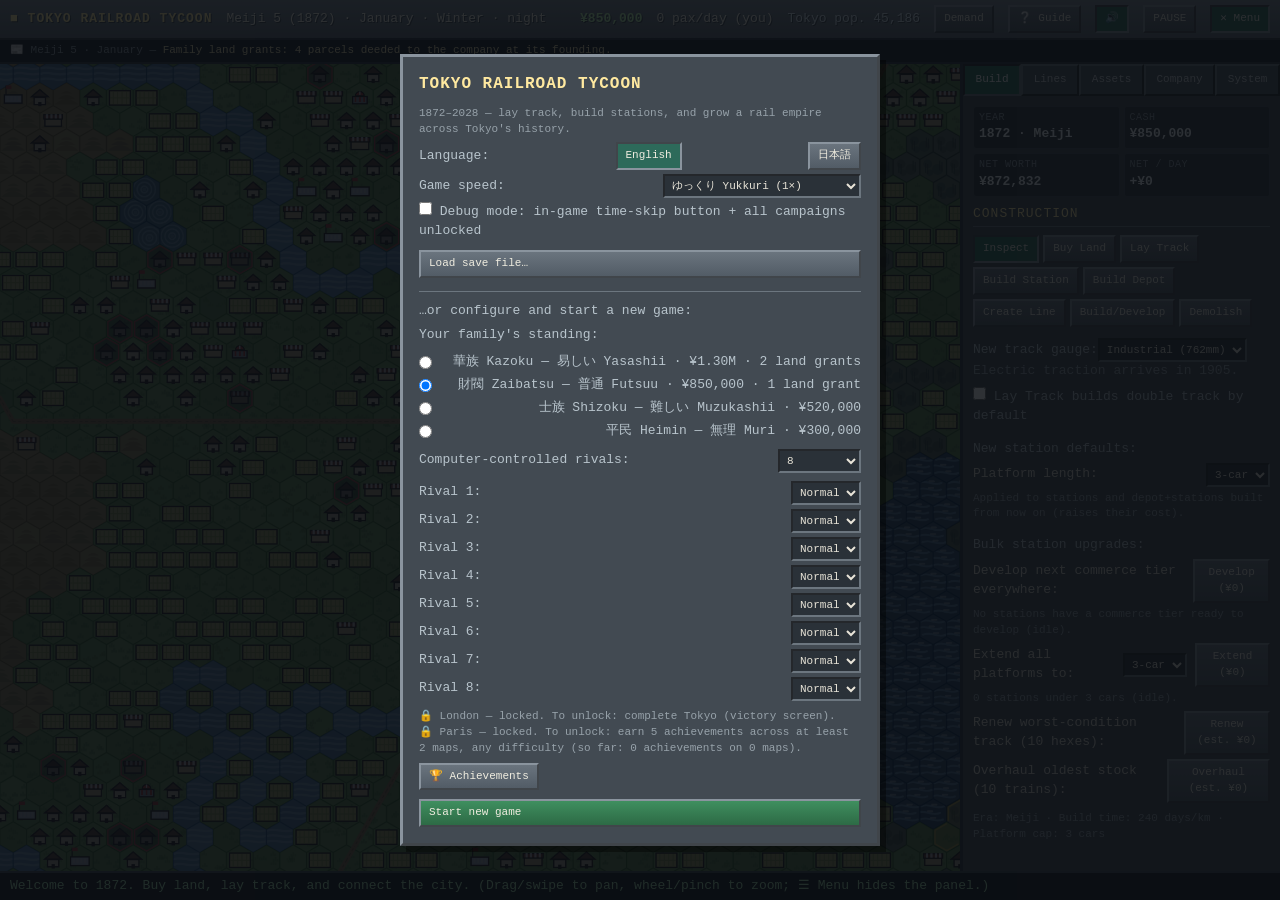
==== index.html @ ddeb08b1 "Add a first-steps onboarding guide for new players Test audiences consistently don't know what to do" ====
<!DOCTYPE html>
<html lang="en">
<head>
<meta charset="utf-8">
<title>Tokyo Railroad Tycoon — 1872–2028</title>
<meta name="viewport" content="width=device-width, initial-scale=1">
<link rel="stylesheet" href="css/style.css">
</head>
<body>
  <div id="topbar">
    <span id="title">■ TOKYO RAILROAD TYCOON</span>
    <span id="clock"></span>
    <span class="spacer"></span>
    <span id="cash" class="money"></span>
    <span id="pax"></span>
    <span id="pop" title="Total living population of Greater Tokyo across the whole map"></span>
    <button id="demandBtn" class="ubtn" title="Toggle the demand heatmap — where riders are, even before any track exists">Demand</button>
    <button id="guideBtn" class="ubtn" title="Show the first-steps guide">❔ Guide</button>
    <button id="audioBtn" class="ubtn" title="Mute / unmute game audio">🔊</button>
    <button id="debugBtn" class="ubtn" style="display:none" title="Skip the simulation ahead to a chosen year">DEBUG</button>
    <button id="pauseBtn" class="ubtn">PAUSE</button>
    <button id="menuBtn" class="ubtn" title="Show or hide the side menu">☰ Menu</button>
  </div>
  <div id="ticker" title="Latest from the event log — click to open the full log"></div>
  <div id="main">
    <canvas id="map"></canvas>
    <div id="tutorial" class="hidden"></div>
    <div id="sidebar">
      <div id="tabs"></div>
      <div id="panel"></div>
    </div>
  </div>
  <div id="statusbar"></div>
  <div id="modal" class="hidden"><div id="modalBox"></div></div>
  <div id="startScreen"><div id="startBox"></div></div>

  <!-- load order matters: config → util → data → map → world → sim → hr →
       ai → events → save → render → ui → main -->
  <script src="assets/audio/manifest.js"></script>
  <script src="js/config.js"></script>
  <script src="js/util.js"></script>
  <script src="data/i18n.js"></script>
  <script src="data/machinames.js"></script>
  <script src="data/londonnames.js"></script>
  <script src="data/nycnames.js"></script>
  <script src="data/melbnames.js"></script>
  <script src="data/parisnames.js"></script>
  <script src="data/hexnames.js"></script>
  <script src="js/map.js"></script>
  <script src="js/world.js"></script>
  <script src="js/sim.js"></script>
  <script src="js/hr.js"></script>
  <script src="js/ai.js"></script>
  <script src="js/events.js"></script>
  <script src="js/rd.js"></script>
  <script src="js/save.js"></script>
  <script src="js/render.js"></script>
  <script src="js/audio.js"></script>
  <script src="js/ui.js"></script>
  <script src="js/main.js"></script>
</body>
</html>
---- css/style.css ----
/* =========================================================================
 * Tokyo Railroad Tycoon — retro early-PC business sim styling
 * (Railroad Tycoon / SimCity / A-Train flavor: beveled gray panels,
 * monospace numerals, teal map chrome).
 * ========================================================================= */
* { box-sizing: border-box; margin: 0; padding: 0; }
html, body { height: 100%; overflow: hidden; }
body {
  font: 13px/1.45 "Lucida Console", "Courier New", monospace;
  background: #20262c;
  color: #d8d4c8;
  display: flex; flex-direction: column;
}

/* ---- chrome ---- */
#topbar {
  display: flex; align-items: center; gap: 14px;
  background: linear-gradient(#7a8590, #5b656f);
  border-bottom: 2px solid #2c343c;
  padding: 5px 10px;
  color: #f4f1e4;
  text-shadow: 1px 1px 0 #3a424a;
  white-space: nowrap; overflow: hidden;
}
#title { font-weight: bold; letter-spacing: 1px; color: #ffe9a0; }
.spacer { flex: 1; }
.money { color: #b9f3b0; font-weight: bold; }
#pop { color: #d8e6f0; }
div.warn { color: #ec9a7a; }
/* one-line news ticker under the top bar: the latest event-log entry */
#ticker {
  background: #171d23; color: #e6d8a8; border-bottom: 2px solid #2c343c;
  padding: 3px 10px; font-size: 11px; cursor: pointer;
  white-space: nowrap; overflow: hidden; text-overflow: ellipsis;
}
#ticker:hover { background: #1f272f; }
#ticker:empty { display: none; }
#ticker .dim { color: #8b96a0; }
#statusbar {
  background: #11161b; color: #9fd8a8; border-top: 2px solid #3a444e;
  padding: 4px 10px; min-height: 24px;
  white-space: nowrap; overflow: hidden; text-overflow: ellipsis;
}

#main { flex: 1; display: flex; min-height: 0; position: relative; }
/* touch-action:none stops the browser from hijacking finger drags/pinches for
   page scroll & zoom, so our own pan/pinch handlers receive them. */
#map { flex: 1; display: block; background: #1b232b; cursor: crosshair; min-width: 0; touch-action: none; }

/* ---- sidebar ---- */
#sidebar {
  width: 320px; display: flex; flex-direction: column;
  background: #424a52; border-left: 3px solid #2c343c;
}
/* the side menu can be hidden on any device (toggled by #menuBtn); on desktop
   the map reflows to fill the freed space. */
body.sidebar-hidden #sidebar { display: none; }
#tabs { display: flex; flex-wrap: wrap; background: #353d45; }
#tabs .tab {
  flex: 1 0 auto; padding: 6px 4px; font: inherit; font-size: 11px;
  background: #4c565f; color: #cfd6da; border: 2px outset #6c767f; cursor: pointer;
}
#tabs .tab.active { background: #2d6a5a; color: #fff; border-style: inset; }
#panel { flex: 1; overflow-y: auto; padding: 10px; }

/* summary-first stat tiles atop every panel (v0.5 UI tidy) */
/* two columns so long yen figures fit without being clipped */
.statTiles { display: grid; grid-template-columns: repeat(2, 1fr); gap: 4px; margin-bottom: 8px; }
.statTile { background: #2c333a; border: 1px solid #444d55; border-radius: 3px; padding: 4px 5px; min-width: 0; }
.statK { color: #8b96a0; font-size: 10px; text-transform: uppercase; letter-spacing: .5px; }
.statV { color: #eef3f6; font-size: 13px; font-weight: bold; white-space: nowrap; overflow: hidden; text-overflow: ellipsis; }
.statV.warn { color: #ff9d6b; }

/* in-panel sub-tab row (Money: Finance/Property, Company: R&D/Workforce/Rivals, System: Settings/Log) */
.subtabs { display: flex; flex-wrap: wrap; gap: 3px; margin-bottom: 8px; border-bottom: 1px solid #444d55; padding-bottom: 6px; }
.subtab {
  padding: 3px 10px; font: inherit; font-size: 11px; border-radius: 3px;
  background: #3a424a; color: #c2cad0; border: 1px solid #545e67; cursor: pointer;
}
.subtab.active { background: #2d6a5a; color: #fff; border-color: #2d6a5a; }

/* collapsible secondary-content sections */
.collapseHead {
  display: block; width: 100%; text-align: left; margin: 6px 0 2px;
  padding: 4px 6px; font: inherit; font-size: 12px; color: #c2cad0;
  background: #333b42; border: 1px solid #4a535b; border-radius: 3px; cursor: pointer;
}
.collapseHead:hover { background: #3b444c; }
.collapseBody { margin: 2px 0 6px; padding-left: 4px; }

.ptitle {
  color: #ffe9a0; letter-spacing: 1px; border-bottom: 1px solid #6c767f;
  margin-bottom: 8px; padding-bottom: 3px;
}
.lbl { color: #b8c4cc; margin-top: 6px; display: inline-block; }
.lbl.block { display: block; }
.dim { color: #97a2aa; }
.small { font-size: 11px; }
.sect { margin: 8px 0; }
.btnrow { display: flex; flex-wrap: wrap; gap: 4px; margin: 6px 0; align-items: center; }

.ubtn {
  font: inherit; font-size: 11px; padding: 4px 8px; cursor: pointer;
  background: linear-gradient(#6a747e, #525c66); color: #f0ede0;
  border: 2px outset #8a949e;
}
.ubtn:active { border-style: inset; }
.ubtn.active { background: #2d6a5a; border-style: inset; }
.ubtn.go { background: linear-gradient(#3f8f5f, #2d6a45); }
.ubtn.warn { background: linear-gradient(#9a5a4a, #7a4438); }
.ubtn.wide { display: block; width: 100%; text-align: left; margin: 3px 0; }
.usel, .uinp {
  font: inherit; font-size: 11px; background: #2a3138; color: #e8e4d8;
  border: 2px inset #6c767f; padding: 3px; max-width: 220px;
}
.uinp { width: 70px; }

.selbox {
  border: 2px solid #7CFC9A; background: #2a3a30; padding: 8px; margin: 0 0 10px;
}
.selbox .lhead { border-left: 4px solid #7CFC9A; margin-bottom: 4px; }
.linebox { border: 2px groove #6c767f; padding: 6px; margin: 8px 0; background: #3a424a; }
.lhead { font-weight: bold; color: #f4f1e4; padding-left: 6px; }

.ftable { width: 100%; border-collapse: collapse; margin: 4px 0; }
.ftable td, .ftable th { padding: 2px 4px; border-bottom: 1px solid #525c66; text-align: left; }
.ftable .num { text-align: right; color: #b9f3b0; }
.ftable .num.neg { color: #f3a8a0; }

.logline { padding: 3px 0; border-bottom: 1px dotted #525c66; font-size: 11px; }
.logline.major { color: #ffb3a0; }
.logline.event { color: #ffe9a0; }

/* ---- first-steps guide (floating over the map, non-blocking) ---- */
#tutorial {
  position: absolute; top: 10px; left: 10px; width: 240px; max-width: 70vw;
  background: #424a52; border: 3px outset #8a949e; box-shadow: 4px 4px 0 rgba(0,0,0,0.4);
  padding: 10px; z-index: 20; font-size: 12px;
}
#tutorial.hidden { display: none; }
#tutorial .tutHead {
  display: flex; align-items: center; justify-content: space-between; gap: 6px;
  color: #ffe9a0; font-weight: bold; letter-spacing: .5px; margin-bottom: 6px;
}
#tutorial .tutHead .tutClose {
  background: none; border: none; color: #cfd6da; cursor: pointer; font: inherit; font-size: 14px; padding: 0 2px;
}
#tutorial .tutStep { padding: 4px 0; border-bottom: 1px dotted #545e67; }
#tutorial .tutStep:last-child { border-bottom: none; }
#tutorial .tutStep .tutMark { display: inline-block; width: 14px; color: #7CFC9A; }
#tutorial .tutStep.done { color: #97a2aa; }
#tutorial .tutStep.done .tutTitle { text-decoration: line-through; }
#tutorial .tutStep.active .tutTitle { color: #fff; font-weight: bold; }
#tutorial .tutStep .tutHint {
  display: block; width: 100%; text-align: left; background: none; border: none;
  color: #b8c4cc; font: inherit; font-size: 11px; margin: 2px 0 0 18px; padding: 0; cursor: pointer;
}
#tutorial .tutStep .tutHint:hover { color: #eef3f6; text-decoration: underline; }
#tutorial .tutFoot { margin-top: 8px; text-align: right; }
#tutorial .tutSkip {
  background: none; border: none; color: #8b96a0; text-decoration: underline;
  cursor: pointer; font: inherit; font-size: 11px; padding: 0;
}
@media (max-width: 760px) { #tutorial { width: min(240px, 60vw); font-size: 11px; } }

/* ---- modal ---- */
#modal {
  position: fixed; inset: 0; background: rgba(10, 14, 18, 0.65);
  display: flex; align-items: center; justify-content: center; z-index: 50;
}
#modal.hidden { display: none; }
#modalBox {
  width: 420px; max-width: 92vw; max-height: 80vh; overflow-y: auto;
  background: #424a52; border: 3px outset #8a949e; padding: 14px;
  box-shadow: 6px 6px 0 rgba(0,0,0,0.4);
}
.modalTitle { color: #ffe9a0; font-weight: bold; letter-spacing: 1px; margin-bottom: 10px; }
.modalBtns { display: flex; gap: 6px; margin-top: 12px; justify-content: flex-end; flex-wrap: wrap; }

/* ---- end screen ---- */
.endBanner {
  text-align: center; font-size: 20px; font-weight: bold; letter-spacing: 4px;
  padding: 10px 6px; margin-bottom: 6px; border: 2px solid #6c767f;
  background: #2a3138; color: #ffe9a0; text-shadow: 2px 2px 0 #5b4a1a;
}
.endBanner.win {
  color: #b9f3b0; border-color: #7CFC9A; text-shadow: 2px 2px 0 #1f4a30;
  animation: endBlink 1s steps(1, start) infinite;
}
@keyframes endBlink { 50% { opacity: 0.35; } }
.endSub { text-align: center; color: #9fb0bb; font-size: 11px; margin: 0 0 10px; }
.endRow.endRank1 { border-color: #ffd76a; box-shadow: 0 0 0 1px #ffd76a; }
.endRow.endYou { background: #2a3a30; }
.endThanks { text-align: center; margin-top: 10px; color: #ffe9a0; font-size: 12px; }

/* ---- start screen ---- */
#startScreen {
  position: fixed; inset: 0; background: rgba(10, 14, 18, 0.85);
  display: flex; align-items: center; justify-content: center; z-index: 100;
}
#startScreen.hidden { display: none; }
#startBox {
  width: 480px; max-width: 92vw; max-height: 88vh; overflow-y: auto;
  background: #424a52; border: 3px outset #8a949e; padding: 16px;
  box-shadow: 6px 6px 0 rgba(0,0,0,0.4);
}
#startBox .modalTitle { font-size: 16px; }
#startBox hr { border: none; border-top: 1px solid #6c767f; margin: 10px 0; }
.airow { display: flex; align-items: center; justify-content: space-between; gap: 8px; margin: 4px 0; }
.airow .lbl { margin: 0; }

/* ---- mobile / small screens ----
 * The side menu becomes an overlay floating over the map (so the canvas always
 * fills the screen), the top bar wraps instead of clipping its buttons, and
 * tap targets grow. The map is pan/pinch-driven by touch (see ui.js). */
@media (max-width: 760px) {
  #topbar { flex-wrap: wrap; overflow: visible; gap: 6px 8px; padding: 6px 8px; }
  #topbar .spacer { display: none; }          /* let items pack & wrap, keep every button reachable */
  #title { font-size: 12px; }
  #clock { font-size: 11px; }

  #sidebar {
    position: absolute; top: 0; right: 0; bottom: 0;
    width: min(340px, 90vw); z-index: 40; border-left: 3px solid #2c343c;
    box-shadow: -6px 0 18px rgba(0, 0, 0, 0.55);
  }

  /* roomier tap targets */
  #tabs .tab { padding: 9px 6px; font-size: 12px; }
  .ubtn { padding: 7px 10px; font-size: 12px; }
  #panel { padding: 10px 10px 28px; }
}
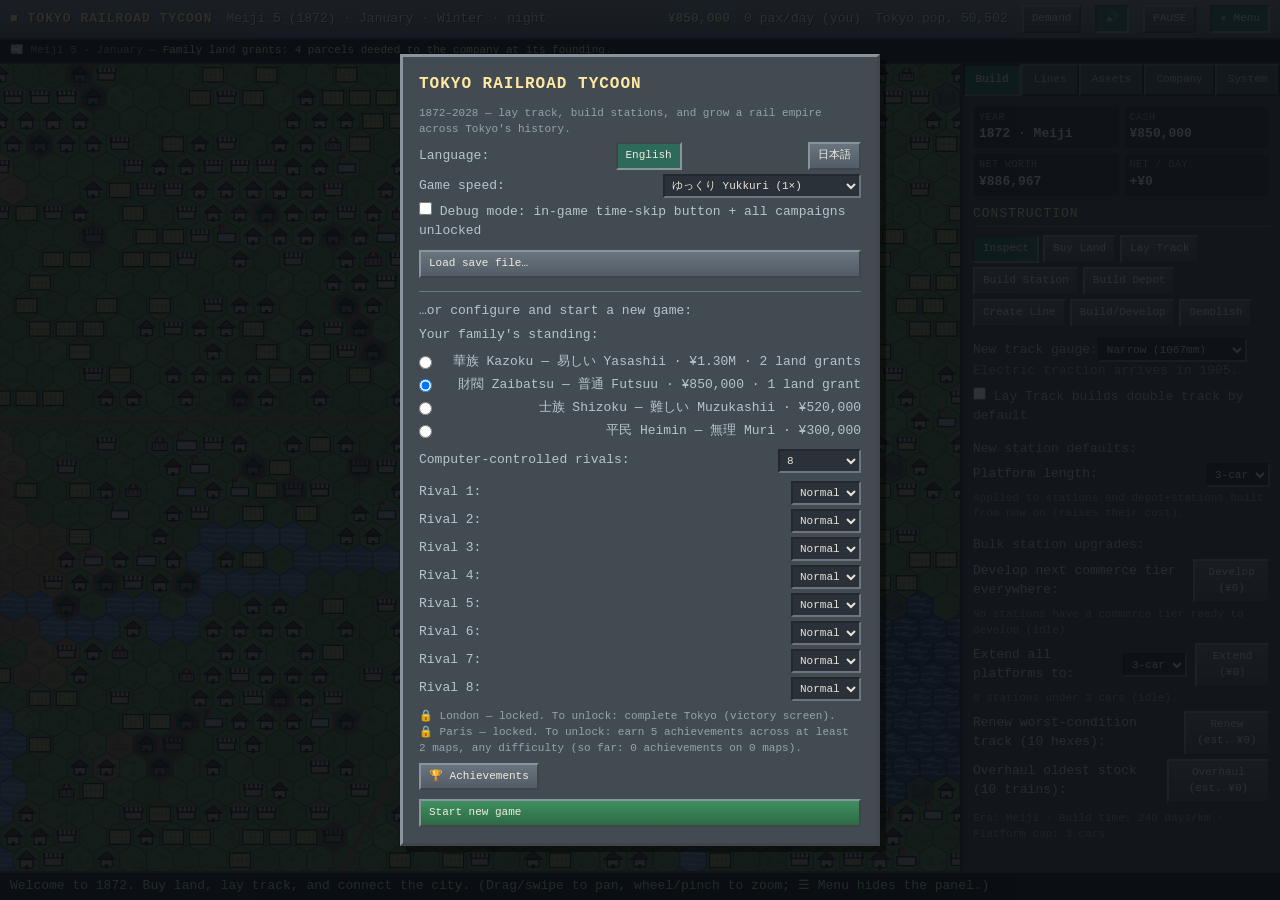
==== commit 28879bd3: "v0.5.9.3: first-game onboarding walkthrough Test audiences' most-flagged problem was not knowing wha" ====
--- a/index.html
+++ b/index.html
@@ -15,7 +15,6 @@
     <span id="pax"></span>
     <span id="pop" title="Total living population of Greater Tokyo across the whole map"></span>
     <button id="demandBtn" class="ubtn" title="Toggle the demand heatmap — where riders are, even before any track exists">Demand</button>
-    <button id="guideBtn" class="ubtn" title="Show the first-steps guide">❔ Guide</button>
     <button id="audioBtn" class="ubtn" title="Mute / unmute game audio">🔊</button>
     <button id="debugBtn" class="ubtn" style="display:none" title="Skip the simulation ahead to a chosen year">DEBUG</button>
     <button id="pauseBtn" class="ubtn">PAUSE</button>
@@ -24,7 +23,6 @@
   <div id="ticker" title="Latest from the event log — click to open the full log"></div>
   <div id="main">
     <canvas id="map"></canvas>
-    <div id="tutorial" class="hidden"></div>
     <div id="sidebar">
       <div id="tabs"></div>
       <div id="panel"></div>
@@ -35,7 +33,7 @@
   <div id="startScreen"><div id="startBox"></div></div>
 
   <!-- load order matters: config → util → data → map → world → sim → hr →
-       ai → events → save → render → ui → main -->
+       ai → events → save → render → ui → tutorial → main -->
   <script src="assets/audio/manifest.js"></script>
   <script src="js/config.js"></script>
   <script src="js/util.js"></script>
@@ -57,6 +55,7 @@
   <script src="js/render.js"></script>
   <script src="js/audio.js"></script>
   <script src="js/ui.js"></script>
+  <script src="js/tutorial.js"></script>
   <script src="js/main.js"></script>
 </body>
 </html>
--- a/css/style.css
+++ b/css/style.css
@@ -131,38 +131,6 @@
 .logline.major { color: #ffb3a0; }
 .logline.event { color: #ffe9a0; }
 
-/* ---- first-steps guide (floating over the map, non-blocking) ---- */
-#tutorial {
-  position: absolute; top: 10px; left: 10px; width: 240px; max-width: 70vw;
-  background: #424a52; border: 3px outset #8a949e; box-shadow: 4px 4px 0 rgba(0,0,0,0.4);
-  padding: 10px; z-index: 20; font-size: 12px;
-}
-#tutorial.hidden { display: none; }
-#tutorial .tutHead {
-  display: flex; align-items: center; justify-content: space-between; gap: 6px;
-  color: #ffe9a0; font-weight: bold; letter-spacing: .5px; margin-bottom: 6px;
-}
-#tutorial .tutHead .tutClose {
-  background: none; border: none; color: #cfd6da; cursor: pointer; font: inherit; font-size: 14px; padding: 0 2px;
-}
-#tutorial .tutStep { padding: 4px 0; border-bottom: 1px dotted #545e67; }
-#tutorial .tutStep:last-child { border-bottom: none; }
-#tutorial .tutStep .tutMark { display: inline-block; width: 14px; color: #7CFC9A; }
-#tutorial .tutStep.done { color: #97a2aa; }
-#tutorial .tutStep.done .tutTitle { text-decoration: line-through; }
-#tutorial .tutStep.active .tutTitle { color: #fff; font-weight: bold; }
-#tutorial .tutStep .tutHint {
-  display: block; width: 100%; text-align: left; background: none; border: none;
-  color: #b8c4cc; font: inherit; font-size: 11px; margin: 2px 0 0 18px; padding: 0; cursor: pointer;
-}
-#tutorial .tutStep .tutHint:hover { color: #eef3f6; text-decoration: underline; }
-#tutorial .tutFoot { margin-top: 8px; text-align: right; }
-#tutorial .tutSkip {
-  background: none; border: none; color: #8b96a0; text-decoration: underline;
-  cursor: pointer; font: inherit; font-size: 11px; padding: 0;
-}
-@media (max-width: 760px) { #tutorial { width: min(240px, 60vw); font-size: 11px; } }
-
 /* ---- modal ---- */
 #modal {
   position: fixed; inset: 0; background: rgba(10, 14, 18, 0.65);
@@ -208,6 +176,24 @@
 #startBox hr { border: none; border-top: 1px solid #6c767f; margin: 10px 0; }
 .airow { display: flex; align-items: center; justify-content: space-between; gap: 8px; margin: 4px 0; }
 .airow .lbl { margin: 0; }
+
+/* ---- first-game walkthrough (tutorial.js) ---- */
+.tutbox {
+  position: fixed; left: 12px; bottom: 36px; z-index: 30;
+  width: 300px; max-width: calc(100vw - 24px);
+  background: #2a3138; border: 2px outset #8a949e; color: #d8d4c8;
+  padding: 10px 12px; box-shadow: 4px 4px 0 rgba(0, 0, 0, 0.4);
+}
+.tuttitle { color: #ffe9a0; font-weight: bold; margin-bottom: 6px; }
+.tutbody { font-size: 11px; line-height: 1.5; margin-bottom: 8px; }
+.tutbtns { display: flex; align-items: center; gap: 8px; flex-wrap: wrap; }
+/* draws the eye to the button/tab the current step wants the player to use,
+ * without blocking anything underneath */
+@keyframes tutPulse {
+  0%, 100% { box-shadow: 0 0 0 0 rgba(124, 252, 154, 0.75); }
+  50% { box-shadow: 0 0 0 5px rgba(124, 252, 154, 0); }
+}
+.tut-pulse { animation: tutPulse 1.4s ease-in-out infinite; border-color: #7CFC9A !important; }
 
 /* ---- mobile / small screens ----
  * The side menu becomes an overlay floating over the map (so the canvas always
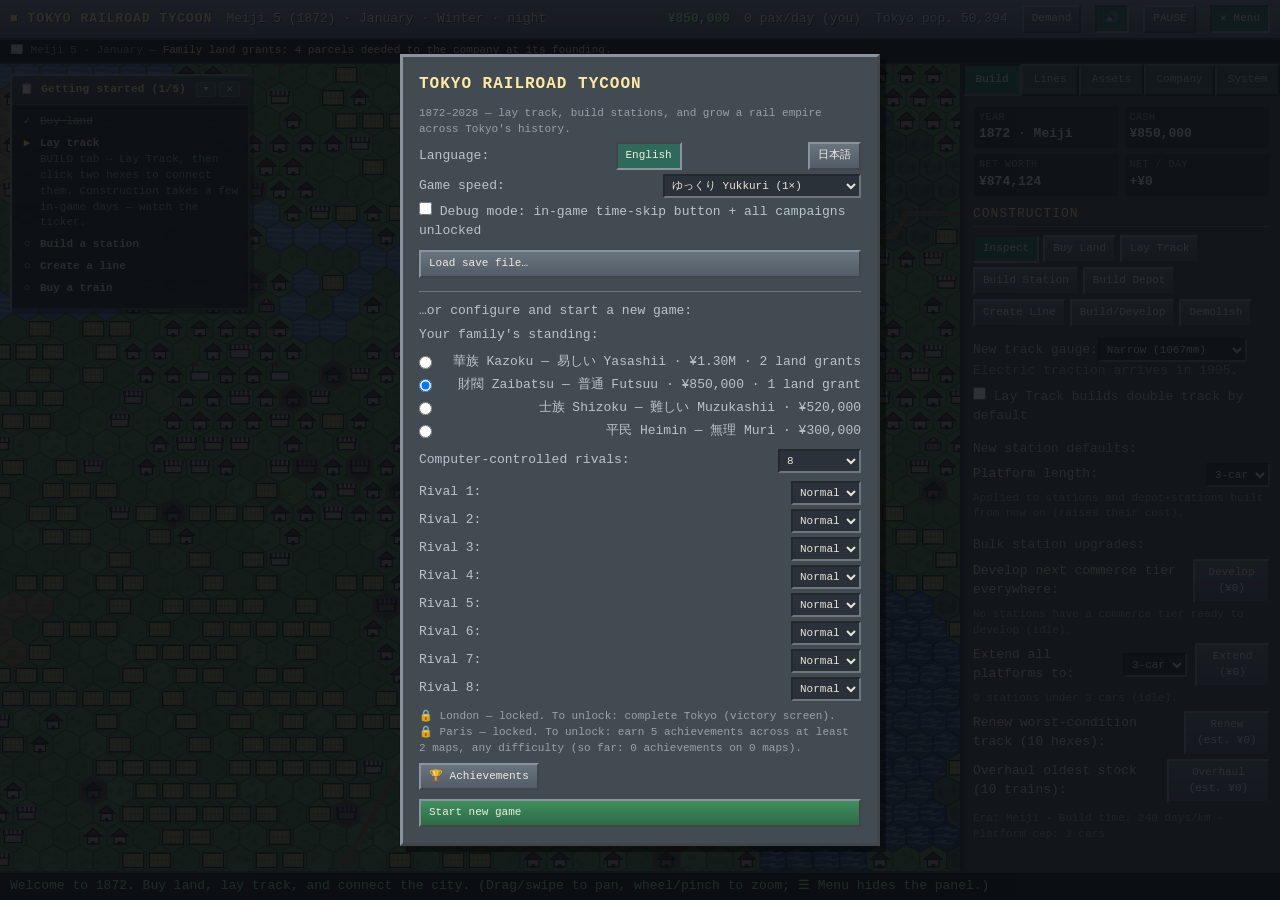
==== commit 9dd95213: "Add a live first-time onboarding checklist over the map Test audiences consistently don't know what " ====
--- a/index.html
+++ b/index.html
@@ -23,6 +23,7 @@
   <div id="ticker" title="Latest from the event log — click to open the full log"></div>
   <div id="main">
     <canvas id="map"></canvas>
+    <div id="tutorial" class="hidden"></div>
     <div id="sidebar">
       <div id="tabs"></div>
       <div id="panel"></div>
@@ -33,7 +34,7 @@
   <div id="startScreen"><div id="startBox"></div></div>
 
   <!-- load order matters: config → util → data → map → world → sim → hr →
-       ai → events → save → render → ui → tutorial → main -->
+       ai → events → save → render → ui → main -->
   <script src="assets/audio/manifest.js"></script>
   <script src="js/config.js"></script>
   <script src="js/util.js"></script>
@@ -55,7 +56,6 @@
   <script src="js/render.js"></script>
   <script src="js/audio.js"></script>
   <script src="js/ui.js"></script>
-  <script src="js/tutorial.js"></script>
   <script src="js/main.js"></script>
 </body>
 </html>
--- a/css/style.css
+++ b/css/style.css
@@ -177,23 +177,34 @@
 .airow { display: flex; align-items: center; justify-content: space-between; gap: 8px; margin: 4px 0; }
 .airow .lbl { margin: 0; }
 
-/* ---- first-game walkthrough (tutorial.js) ---- */
-.tutbox {
-  position: fixed; left: 12px; bottom: 36px; z-index: 30;
-  width: 300px; max-width: calc(100vw - 24px);
-  background: #2a3138; border: 2px outset #8a949e; color: #d8d4c8;
-  padding: 10px 12px; box-shadow: 4px 4px 0 rgba(0, 0, 0, 0.4);
-}
-.tuttitle { color: #ffe9a0; font-weight: bold; margin-bottom: 6px; }
-.tutbody { font-size: 11px; line-height: 1.5; margin-bottom: 8px; }
-.tutbtns { display: flex; align-items: center; gap: 8px; flex-wrap: wrap; }
-/* draws the eye to the button/tab the current step wants the player to use,
- * without blocking anything underneath */
-@keyframes tutPulse {
-  0%, 100% { box-shadow: 0 0 0 0 rgba(124, 252, 154, 0.75); }
-  50% { box-shadow: 0 0 0 5px rgba(124, 252, 154, 0); }
-}
-.tut-pulse { animation: tutPulse 1.4s ease-in-out infinite; border-color: #7CFC9A !important; }
+/* ---- first-time tutorial overlay (floats over the map, top-left) ---- */
+#tutorial {
+  position: absolute; top: 10px; left: 10px; z-index: 20;
+  width: 240px; max-width: 60vw;
+  background: rgba(28, 34, 40, 0.92); border: 2px outset #8a949e; border-radius: 4px;
+  box-shadow: 4px 4px 0 rgba(0,0,0,0.35);
+  font-size: 11px; color: #d8d4c8;
+}
+#tutorial.hidden { display: none; }
+.tutHead {
+  display: flex; align-items: center; justify-content: space-between; gap: 6px;
+  padding: 6px 8px; color: #ffe9a0; font-weight: bold; letter-spacing: .3px;
+  background: linear-gradient(#4c565f, #3a424a); border-bottom: 1px solid #545e67;
+  border-radius: 2px 2px 0 0;
+}
+.tutHeadBtns { display: flex; gap: 3px; }
+.tutIcon {
+  font: inherit; font-size: 11px; line-height: 1; padding: 1px 6px; cursor: pointer;
+  background: #525c66; color: #e8e4d8; border: 1px solid #6c767f; border-radius: 2px;
+}
+.tutIcon:hover { background: #5e6874; }
+.tutList { padding: 6px 8px 8px; }
+.tutStep { display: flex; align-items: flex-start; gap: 6px; padding: 3px 0; }
+.tutStep.done { color: #8fae94; }
+.tutMark { flex: 0 0 auto; width: 14px; text-align: center; color: #ffe9a0; }
+.tutStep.done .tutMark { color: #7CFC9A; }
+.tutTitle { font-weight: bold; }
+.tutStep.done .tutTitle { text-decoration: line-through; font-weight: normal; }
 
 /* ---- mobile / small screens ----
  * The side menu becomes an overlay floating over the map (so the canvas always
@@ -215,4 +226,6 @@
   #tabs .tab { padding: 9px 6px; font-size: 12px; }
   .ubtn { padding: 7px 10px; font-size: 12px; }
   #panel { padding: 10px 10px 28px; }
-}
+
+  #tutorial { width: min(200px, 55vw); font-size: 10px; }
+}
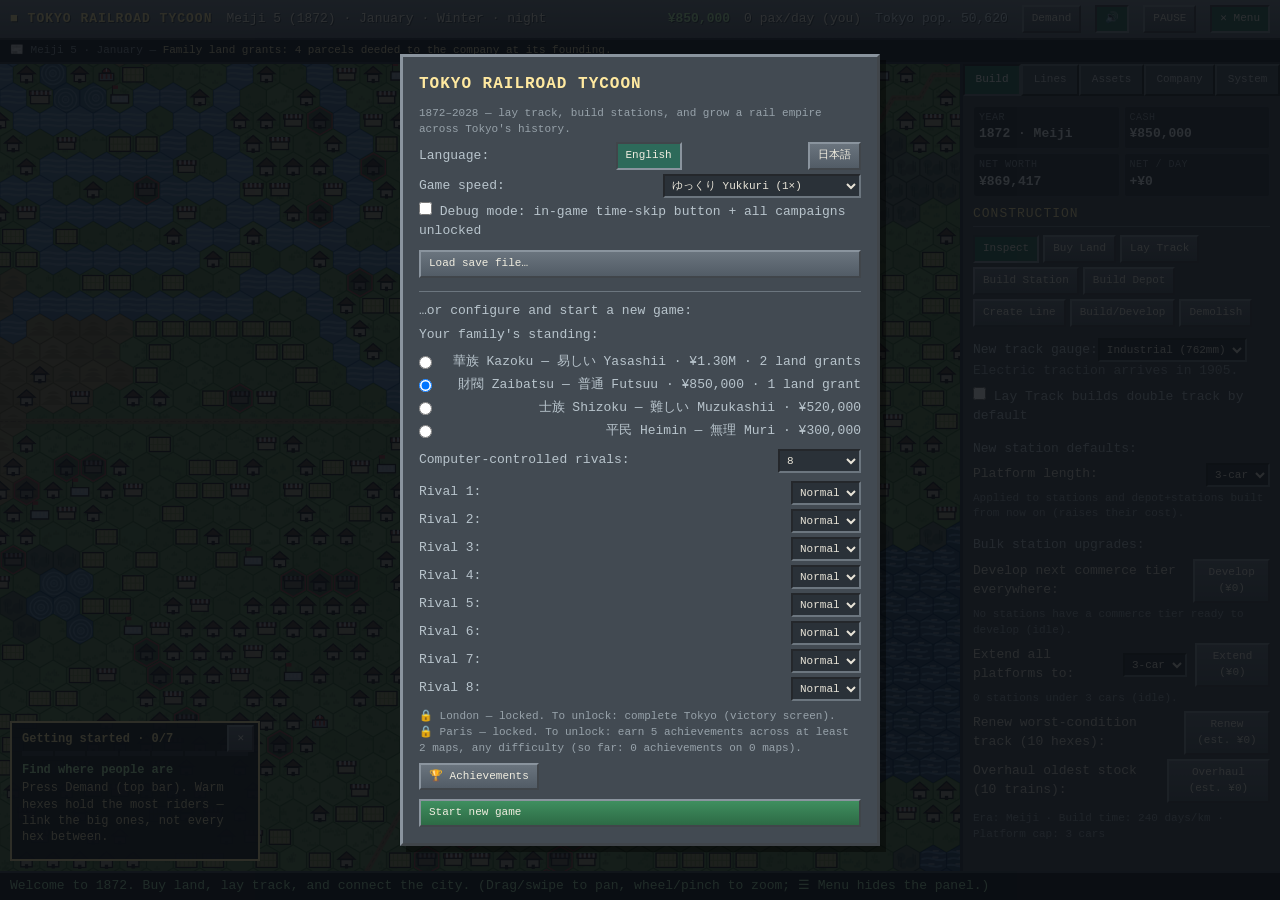
==== commit 16850a05: "Add Getting Started onboarding guide card and DEVLOG New players don't know what to do; a state-deri" ====
--- a/index.html
+++ b/index.html
@@ -23,7 +23,6 @@
   <div id="ticker" title="Latest from the event log — click to open the full log"></div>
   <div id="main">
     <canvas id="map"></canvas>
-    <div id="tutorial" class="hidden"></div>
     <div id="sidebar">
       <div id="tabs"></div>
       <div id="panel"></div>
@@ -49,6 +48,7 @@
   <script src="js/world.js"></script>
   <script src="js/sim.js"></script>
   <script src="js/hr.js"></script>
+  <script src="js/guide.js"></script>
   <script src="js/ai.js"></script>
   <script src="js/events.js"></script>
   <script src="js/rd.js"></script>
--- a/css/style.css
+++ b/css/style.css
@@ -177,35 +177,6 @@
 .airow { display: flex; align-items: center; justify-content: space-between; gap: 8px; margin: 4px 0; }
 .airow .lbl { margin: 0; }
 
-/* ---- first-time tutorial overlay (floats over the map, top-left) ---- */
-#tutorial {
-  position: absolute; top: 10px; left: 10px; z-index: 20;
-  width: 240px; max-width: 60vw;
-  background: rgba(28, 34, 40, 0.92); border: 2px outset #8a949e; border-radius: 4px;
-  box-shadow: 4px 4px 0 rgba(0,0,0,0.35);
-  font-size: 11px; color: #d8d4c8;
-}
-#tutorial.hidden { display: none; }
-.tutHead {
-  display: flex; align-items: center; justify-content: space-between; gap: 6px;
-  padding: 6px 8px; color: #ffe9a0; font-weight: bold; letter-spacing: .3px;
-  background: linear-gradient(#4c565f, #3a424a); border-bottom: 1px solid #545e67;
-  border-radius: 2px 2px 0 0;
-}
-.tutHeadBtns { display: flex; gap: 3px; }
-.tutIcon {
-  font: inherit; font-size: 11px; line-height: 1; padding: 1px 6px; cursor: pointer;
-  background: #525c66; color: #e8e4d8; border: 1px solid #6c767f; border-radius: 2px;
-}
-.tutIcon:hover { background: #5e6874; }
-.tutList { padding: 6px 8px 8px; }
-.tutStep { display: flex; align-items: flex-start; gap: 6px; padding: 3px 0; }
-.tutStep.done { color: #8fae94; }
-.tutMark { flex: 0 0 auto; width: 14px; text-align: center; color: #ffe9a0; }
-.tutStep.done .tutMark { color: #7CFC9A; }
-.tutTitle { font-weight: bold; }
-.tutStep.done .tutTitle { text-decoration: line-through; font-weight: normal; }
-
 /* ---- mobile / small screens ----
  * The side menu becomes an overlay floating over the map (so the canvas always
  * fills the screen), the top bar wraps instead of clipping its buttons, and
@@ -226,6 +197,19 @@
   #tabs .tab { padding: 9px 6px; font-size: 12px; }
   .ubtn { padding: 7px 10px; font-size: 12px; }
   #panel { padding: 10px 10px 28px; }
-
-  #tutorial { width: min(200px, 55vw); font-size: 10px; }
-}
+}
+
+/* Getting Started guide card (guide.js / renderGuide) */
+#main { position: relative; }
+#guide {
+  position: absolute; left: 10px; bottom: 10px; width: 250px; z-index: 5;
+  background: #171d23ee; border: 2px solid #ffe9a0; color: #e6d8a8;
+  padding: 8px 10px; font-size: 12px; line-height: 1.35;
+}
+#guide .guide-h { color: #ffe9a0; font-weight: bold; }
+#guide .guide-t { margin-top: 6px; font-weight: bold; color: #b9f3b0; }
+#guide .guide-b { margin: 2px 0 6px; }
+#guide .guide-x { position: absolute; top: 2px; right: 4px; }
+#guide .guide-strip { display: flex; gap: 2px; margin-top: 4px; }
+#guide .guide-strip span { flex: 1; height: 5px; background: #2c343c; }
+#guide .guide-strip span.on { background: #b9f3b0; }
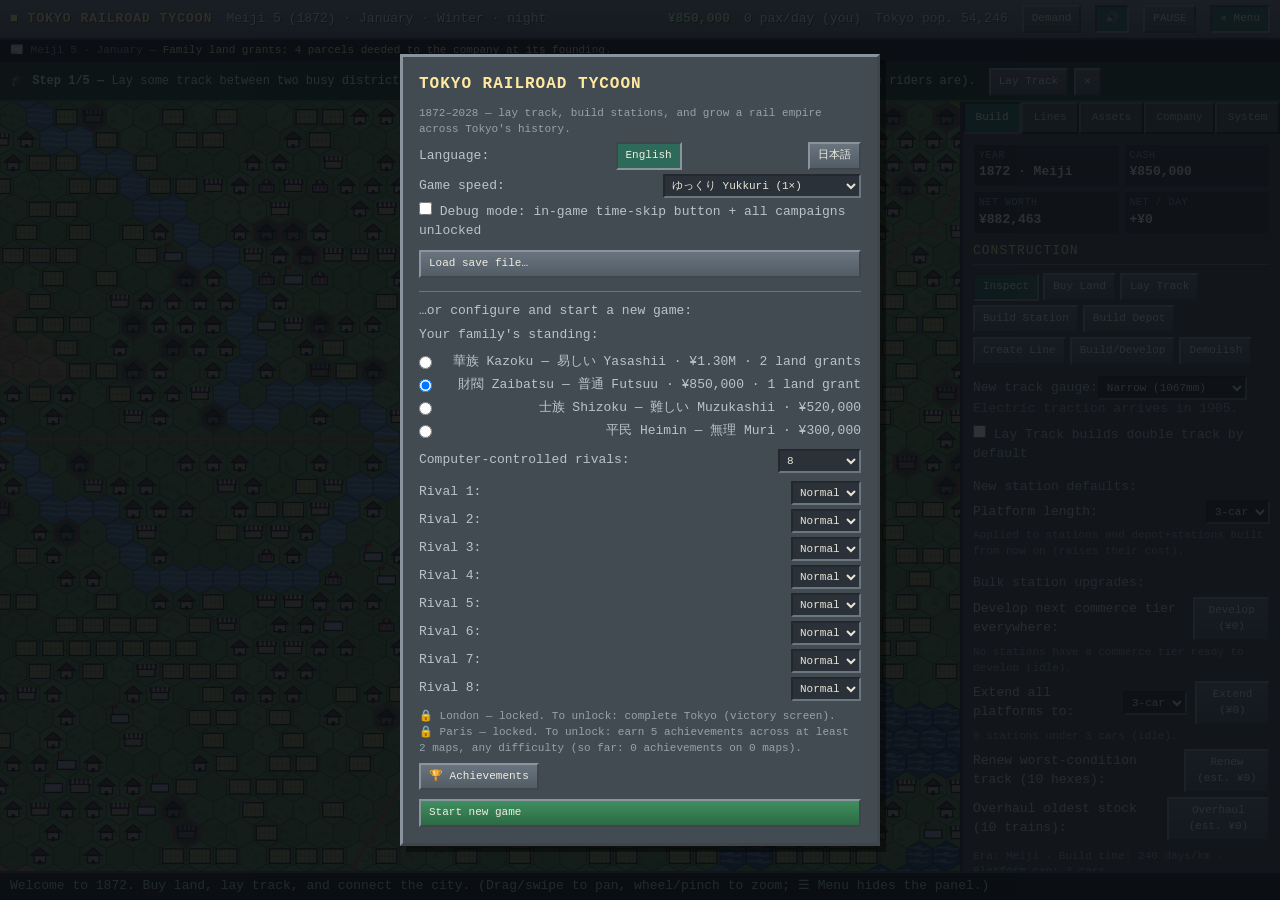
==== commit 086b505b: "Add guided onboarding coach bar; share build-mode switch A state-derived 5-step coach (track, statio" ====
--- a/index.html
+++ b/index.html
@@ -21,6 +21,7 @@
     <button id="menuBtn" class="ubtn" title="Show or hide the side menu">☰ Menu</button>
   </div>
   <div id="ticker" title="Latest from the event log — click to open the full log"></div>
+  <div id="coach" style="display:none"></div>
   <div id="main">
     <canvas id="map"></canvas>
     <div id="sidebar">
@@ -48,7 +49,6 @@
   <script src="js/world.js"></script>
   <script src="js/sim.js"></script>
   <script src="js/hr.js"></script>
-  <script src="js/guide.js"></script>
   <script src="js/ai.js"></script>
   <script src="js/events.js"></script>
   <script src="js/rd.js"></script>
--- a/css/style.css
+++ b/css/style.css
@@ -199,17 +199,9 @@
   #panel { padding: 10px 10px 28px; }
 }
 
-/* Getting Started guide card (guide.js / renderGuide) */
-#main { position: relative; }
-#guide {
-  position: absolute; left: 10px; bottom: 10px; width: 250px; z-index: 5;
-  background: #171d23ee; border: 2px solid #ffe9a0; color: #e6d8a8;
-  padding: 8px 10px; font-size: 12px; line-height: 1.35;
-}
-#guide .guide-h { color: #ffe9a0; font-weight: bold; }
-#guide .guide-t { margin-top: 6px; font-weight: bold; color: #b9f3b0; }
-#guide .guide-b { margin: 2px 0 6px; }
-#guide .guide-x { position: absolute; top: 2px; right: 4px; }
-#guide .guide-strip { display: flex; gap: 2px; margin-top: 4px; }
-#guide .guide-strip span { flex: 1; height: 5px; background: #2c343c; }
-#guide .guide-strip span.on { background: #b9f3b0; }
+/* guided onboarding coach bar */
+#coach {
+  background: #1d3a2a; color: #d6f2dc; border-bottom: 2px solid #2f6a48;
+  padding: 4px 10px; font-size: 12px;
+}
+#coach .ubtn { margin-left: 6px; }
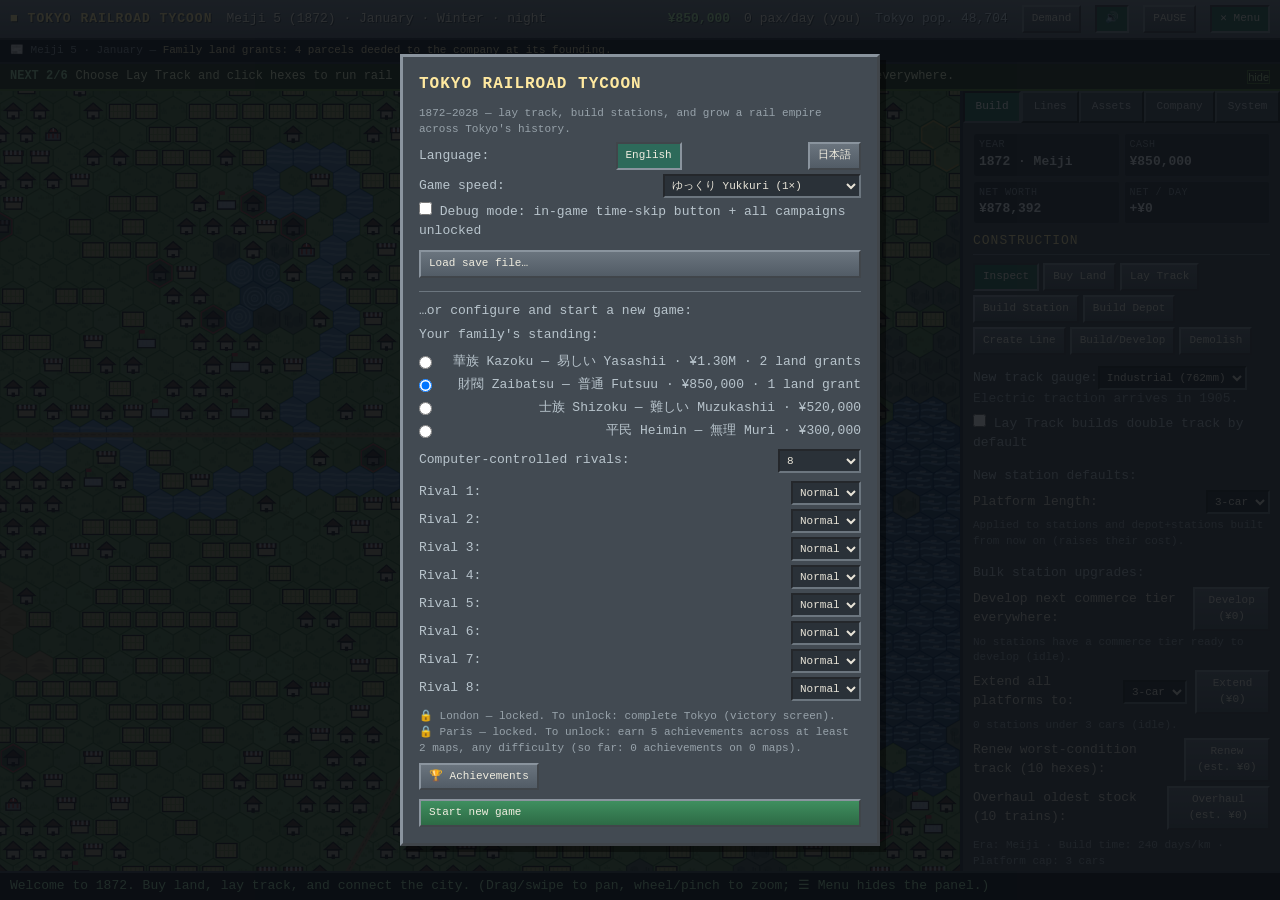
==== commit 90abfd34: "Add onboarding coach banner deriving next step from game state New players don't know what to do; a " ====
--- a/index.html
+++ b/index.html
@@ -21,7 +21,7 @@
     <button id="menuBtn" class="ubtn" title="Show or hide the side menu">☰ Menu</button>
   </div>
   <div id="ticker" title="Latest from the event log — click to open the full log"></div>
-  <div id="coach" style="display:none"></div>
+  <div id="coach" class="hidden"></div>
   <div id="main">
     <canvas id="map"></canvas>
     <div id="sidebar">
--- a/css/style.css
+++ b/css/style.css
@@ -199,9 +199,12 @@
   #panel { padding: 10px 10px 28px; }
 }
 
-/* guided onboarding coach bar */
+/* onboarding coach: one-line "what to do next" banner (v0.5.9.3) */
 #coach {
-  background: #1d3a2a; color: #d6f2dc; border-bottom: 2px solid #2f6a48;
-  padding: 4px 10px; font-size: 12px;
-}
-#coach .ubtn { margin-left: 6px; }
+  background: #26361f; color: #e9f5c8; border-bottom: 2px solid #4f7a34;
+  padding: 4px 10px; font-size: 12px; display: flex; gap: 8px; align-items: center;
+}
+#coach.hidden { display: none; }
+#coach .step { color: #9fd8a8; font-weight: bold; white-space: nowrap; }
+#coach .msg { flex: 1; }
+#coach button { background: none; border: 1px solid #4f7a34; color: #b7d89a; cursor: pointer; font-size: 11px; }
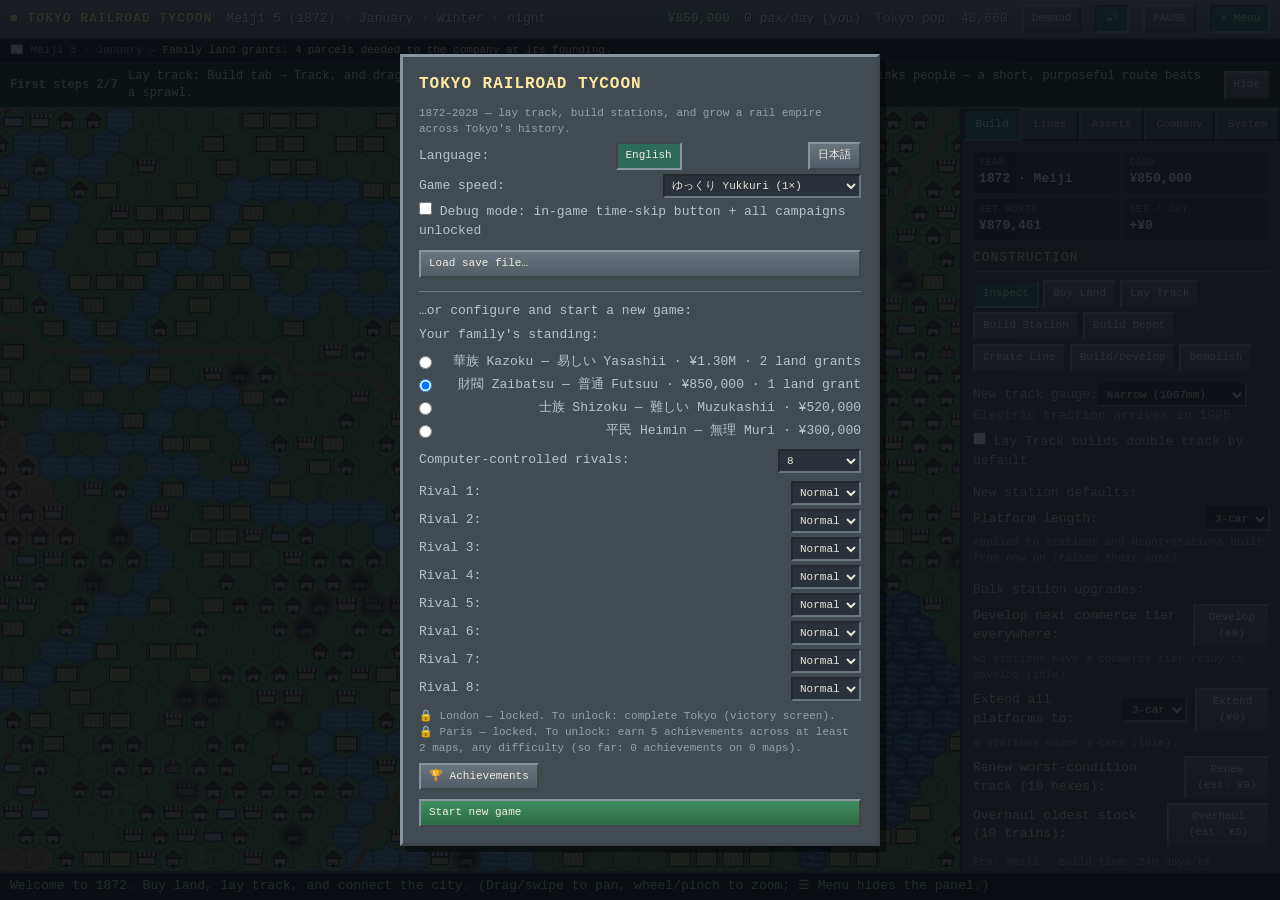
==== commit efa94f0a: "Add first-steps coach bar that names the next onboarding action from live game state New players mos" ====
--- a/index.html
+++ b/index.html
@@ -21,7 +21,7 @@
     <button id="menuBtn" class="ubtn" title="Show or hide the side menu">☰ Menu</button>
   </div>
   <div id="ticker" title="Latest from the event log — click to open the full log"></div>
-  <div id="coach" class="hidden"></div>
+  <div id="coach" style="display:none"></div>
   <div id="main">
     <canvas id="map"></canvas>
     <div id="sidebar">
--- a/css/style.css
+++ b/css/style.css
@@ -36,6 +36,11 @@
 #ticker:hover { background: #1f272f; }
 #ticker:empty { display: none; }
 #ticker .dim { color: #8b96a0; }
+/* first-steps coach bar */
+#coach { background: #1d2b22; color: #cfeecf; border-bottom: 2px solid #3f6a4a;
+  padding: 4px 10px; font-size: 12px; display: flex; gap: 10px; align-items: center; }
+#coach .coach-n { color: #8fd69a; font-weight: bold; white-space: nowrap; }
+#coach .coach-t { flex: 1; }
 #statusbar {
   background: #11161b; color: #9fd8a8; border-top: 2px solid #3a444e;
   padding: 4px 10px; min-height: 24px;
@@ -198,13 +203,3 @@
   .ubtn { padding: 7px 10px; font-size: 12px; }
   #panel { padding: 10px 10px 28px; }
 }
-
-/* onboarding coach: one-line "what to do next" banner (v0.5.9.3) */
-#coach {
-  background: #26361f; color: #e9f5c8; border-bottom: 2px solid #4f7a34;
-  padding: 4px 10px; font-size: 12px; display: flex; gap: 8px; align-items: center;
-}
-#coach.hidden { display: none; }
-#coach .step { color: #9fd8a8; font-weight: bold; white-space: nowrap; }
-#coach .msg { flex: 1; }
-#coach button { background: none; border: 1px solid #4f7a34; color: #b7d89a; cursor: pointer; font-size: 11px; }
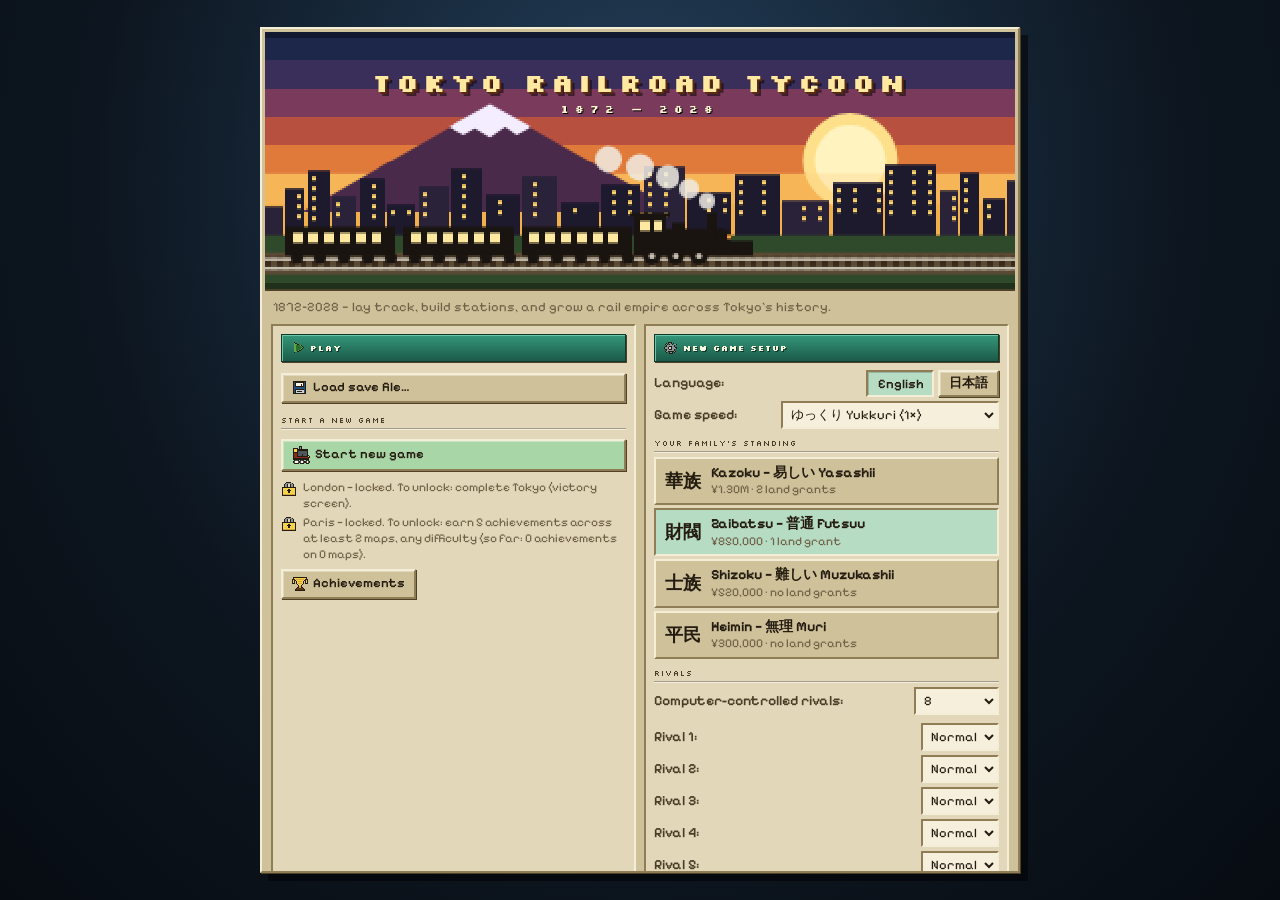
==== commit 148a9bd0: "Visual overhaul: 90s tycoon-sim chrome, pixel icon set, dithered 2.5D map art Rebuild the whole look" ====
--- a/index.html
+++ b/index.html
@@ -7,34 +7,47 @@
 <link rel="stylesheet" href="css/style.css">
 </head>
 <body>
+  <!-- top toolbar: brand plate + icon buttons (RCT-style) -->
   <div id="topbar">
-    <span id="title">■ TOKYO RAILROAD TYCOON</span>
-    <span id="clock"></span>
+    <div id="brand"><i class="ico ico-loco"></i><span id="title">TOKYO RAILROAD TYCOON</span></div>
+    <div class="tgroup">
+      <button id="pauseBtn" class="tbtn" title="Pause / resume the simulation"><i class="ico ico-pause"></i><span class="tl">Pause</span></button>
+      <button id="debugBtn" class="tbtn" style="display:none" title="Skip the simulation ahead to a chosen year"><i class="ico ico-clock"></i><span class="tl">Debug</span></button>
+    </div>
+    <div class="tgroup">
+      <button id="demandBtn" class="tbtn" title="Toggle the demand heatmap — where riders are, even before any track exists"><i class="ico ico-demand"></i><span class="tl">Demand</span></button>
+      <button id="ownersBtn" class="tbtn" title="Toggle the land-ownership overlay"><i class="ico ico-owners"></i><span class="tl">Land</span></button>
+    </div>
     <span class="spacer"></span>
-    <span id="cash" class="money"></span>
-    <span id="pax"></span>
-    <span id="pop" title="Total living population of Greater Tokyo across the whole map"></span>
-    <button id="demandBtn" class="ubtn" title="Toggle the demand heatmap — where riders are, even before any track exists">Demand</button>
-    <button id="audioBtn" class="ubtn" title="Mute / unmute game audio">🔊</button>
-    <button id="debugBtn" class="ubtn" style="display:none" title="Skip the simulation ahead to a chosen year">DEBUG</button>
-    <button id="pauseBtn" class="ubtn">PAUSE</button>
-    <button id="menuBtn" class="ubtn" title="Show or hide the side menu">☰ Menu</button>
+    <div class="tgroup">
+      <button id="audioBtn" class="tbtn" title="Mute / unmute game audio"><i class="ico ico-audio"></i></button>
+      <button id="menuBtn" class="tbtn" title="Show or hide the side window"><i class="ico ico-menu"></i><span class="tl">Menu</span></button>
+    </div>
   </div>
-  <div id="ticker" title="Latest from the event log — click to open the full log"></div>
-  <div id="coach" style="display:none"></div>
   <div id="main">
-    <canvas id="map"></canvas>
+    <div id="mapWrap">
+      <canvas id="map"></canvas>
+      <div id="ticker" title="Latest from the event log — click to open the full log"></div>
+    </div>
     <div id="sidebar">
+      <div id="sideTitle"><span class="swatch"></span><span class="stitle">Tokyo Railroad Co.</span></div>
       <div id="tabs"></div>
       <div id="panel"></div>
     </div>
   </div>
-  <div id="statusbar"></div>
+  <!-- bottom bar: cash LED | status line | riders | date LED -->
+  <div id="bottombar">
+    <span id="cash" class="lcd money"></span>
+    <span id="statusbar"></span>
+    <span id="pax" class="lcd dimlcd"></span>
+    <span id="pop" class="lcd dimlcd" title="Total living population of Greater Tokyo across the whole map"></span>
+    <span id="clock" class="lcd"></span>
+  </div>
   <div id="modal" class="hidden"><div id="modalBox"></div></div>
   <div id="startScreen"><div id="startBox"></div></div>
 
   <!-- load order matters: config → util → data → map → world → sim → hr →
-       ai → events → save → render → ui → main -->
+       ai → events → save → render → art → ui → main -->
   <script src="assets/audio/manifest.js"></script>
   <script src="js/config.js"></script>
   <script src="js/util.js"></script>
@@ -54,6 +67,7 @@
   <script src="js/rd.js"></script>
   <script src="js/save.js"></script>
   <script src="js/render.js"></script>
+  <script src="js/art.js"></script>
   <script src="js/audio.js"></script>
   <script src="js/ui.js"></script>
   <script src="js/main.js"></script>
--- a/css/style.css
+++ b/css/style.css
@@ -1,205 +1,491 @@
 /* =========================================================================
- * Tokyo Railroad Tycoon — retro early-PC business sim styling
- * (Railroad Tycoon / SimCity / A-Train flavor: beveled gray panels,
- * monospace numerals, teal map chrome).
- * ========================================================================= */
+ * Tokyo Railroad Tycoon — late-90s tycoon-sim chrome.
+ *
+ * The look is RollerCoaster Tycoon / Transport Tycoon / SimCity 2000:
+ * parchment-tan windows with chunky light/dark bevels, teal gradient title
+ * bars, buttons that physically press in, a green-LED cash & date readout in
+ * the bottom bar, pixel fonts, and a hand-drawn pixel icon set (js/art.js).
+ * Every colour lives in the :root tokens so the palette can be re-tuned in
+ * one place.
+ * ========================================================================= */
+
+/* ---- bundled pixel fonts (assets/fonts, OFL) ---- */
+@font-face { font-family: "Silkscreen"; font-weight: 400; src: url("../assets/fonts/silkscreen-400.woff2") format("woff2"); }
+@font-face { font-family: "Silkscreen"; font-weight: 700; src: url("../assets/fonts/silkscreen-700.woff2") format("woff2"); }
+@font-face { font-family: "Pixelify Sans"; font-weight: 400 700; src: url("../assets/fonts/pixelify-sans.woff2") format("woff2"); }
+@font-face { font-family: "VT323"; font-weight: 400; src: url("../assets/fonts/vt323.woff2") format("woff2"); }
+
+:root {
+  /* parchment window surfaces + bevels */
+  --paper: #cfc19a;
+  --paper-2: #c2b389;        /* slightly darker inset areas */
+  --paper-3: #e2d7b8;        /* raised highlights, list rows */
+  --paper-hi: #f4edd8;       /* bevel light edge */
+  --paper-lo: #8f7d55;       /* bevel dark edge */
+  --paper-dk: #4f4128;       /* outer outline */
+  --ink: #241c10;
+  --ink-2: #4a3d28;
+  --dim: #6f6046;
+  /* title bars (teal-green, RCT style) */
+  --tb-a: #35977a;
+  --tb-b: #1b5a49;
+  --tb-edge: #0d3a2d;
+  --tb-hi: #6cc6a4;
+  --tb-text: #fbf4dc;
+  /* accents */
+  --brass: #d9a53a;
+  --brass-dk: #8a6316;
+  --go: #3e8a4a;
+  --go-hi: #6dc078;
+  --warn: #b1432f;
+  --warn-hi: #dd7b64;
+  --sel: #2d6ea8;
+  /* LED readouts */
+  --lcd-bg: #0f1a12;
+  --lcd-edge: #061008;
+  --lcd-g: #82f57e;
+  --lcd-a: #ffd45c;
+  --lcd-r: #ff7a5c;
+  --lcd-dim: #4d7d4b;
+  /* backdrop behind the map */
+  --void: #101b25;
+
+  --f-body: "Pixelify Sans", Tahoma, Verdana, "Hiragino Kaku Gothic ProN", "Noto Sans JP", Meiryo, sans-serif;
+  --f-title: "Silkscreen", "Pixelify Sans", Tahoma, "Hiragino Kaku Gothic ProN", "Noto Sans JP", sans-serif;
+  --f-lcd: "VT323", "Lucida Console", monospace;
+}
+
 * { box-sizing: border-box; margin: 0; padding: 0; }
 html, body { height: 100%; overflow: hidden; }
 body {
-  font: 13px/1.45 "Lucida Console", "Courier New", monospace;
-  background: #20262c;
-  color: #d8d4c8;
+  font: 14px/1.32 var(--f-body);
+  background: var(--void);
+  color: var(--ink);
   display: flex; flex-direction: column;
-}
-
-/* ---- chrome ---- */
+  -webkit-font-smoothing: none;
+}
+button, input, select { font-family: inherit; }
+
+/* =========================================================================
+ * Bevel primitives
+ * ========================================================================= */
+.bev, .ubtn, .tbtn, #tabs .tab, .subtab, .collapseHead, .wclose, .coachX {
+  background: var(--paper);
+  border: 2px solid;
+  border-color: var(--paper-hi) var(--paper-lo) var(--paper-lo) var(--paper-hi);
+  box-shadow: 1px 1px 0 var(--paper-dk), inset 1px 1px 0 rgba(255,255,255,0.35);
+  color: var(--ink);
+}
+.inset, .usel, .uinp, .lcd, .selbox, .linebox, .ftable, .logline-list, .collapseBody, .statTile, .coach, #panel, .modalBody, .meter {
+  border: 2px solid;
+  border-color: var(--paper-lo) var(--paper-hi) var(--paper-hi) var(--paper-lo);
+}
+
+/* =========================================================================
+ * Top toolbar (RCT-style icon strip)
+ * ========================================================================= */
 #topbar {
-  display: flex; align-items: center; gap: 14px;
-  background: linear-gradient(#7a8590, #5b656f);
-  border-bottom: 2px solid #2c343c;
-  padding: 5px 10px;
-  color: #f4f1e4;
-  text-shadow: 1px 1px 0 #3a424a;
+  display: flex; align-items: center; gap: 6px;
+  background: var(--paper);
+  border-bottom: 2px solid var(--paper-lo);
+  box-shadow: inset 0 2px 0 var(--paper-hi), 0 2px 0 var(--paper-dk);
+  padding: 4px 6px;
   white-space: nowrap; overflow: hidden;
-}
-#title { font-weight: bold; letter-spacing: 1px; color: #ffe9a0; }
+  position: relative; z-index: 45;
+}
+#brand {
+  display: flex; align-items: center; gap: 8px;
+  padding: 3px 10px 3px 6px; margin-right: 4px;
+  background: linear-gradient(var(--tb-a), var(--tb-b));
+  border: 1px solid var(--tb-edge);
+  box-shadow: inset 1px 1px 0 var(--tb-hi), 1px 1px 0 var(--paper-dk);
+}
+#brand .ico { width: 20px; height: 20px; background-size: 20px 20px; }
+#title {
+  font: 700 9px/1 var(--f-title); letter-spacing: 1px;
+  color: var(--tb-text); text-shadow: 1px 1px 0 var(--tb-edge);
+  text-transform: uppercase;
+}
 .spacer { flex: 1; }
-.money { color: #b9f3b0; font-weight: bold; }
-#pop { color: #d8e6f0; }
-div.warn { color: #ec9a7a; }
-/* one-line news ticker under the top bar: the latest event-log entry */
-#ticker {
-  background: #171d23; color: #e6d8a8; border-bottom: 2px solid #2c343c;
-  padding: 3px 10px; font-size: 11px; cursor: pointer;
-  white-space: nowrap; overflow: hidden; text-overflow: ellipsis;
-}
-#ticker:hover { background: #1f272f; }
-#ticker:empty { display: none; }
-#ticker .dim { color: #8b96a0; }
-/* first-steps coach bar */
-#coach { background: #1d2b22; color: #cfeecf; border-bottom: 2px solid #3f6a4a;
-  padding: 4px 10px; font-size: 12px; display: flex; gap: 10px; align-items: center; }
-#coach .coach-n { color: #8fd69a; font-weight: bold; white-space: nowrap; }
-#coach .coach-t { flex: 1; }
-#statusbar {
-  background: #11161b; color: #9fd8a8; border-top: 2px solid #3a444e;
-  padding: 4px 10px; min-height: 24px;
-  white-space: nowrap; overflow: hidden; text-overflow: ellipsis;
-}
-
+
+.tbtn {
+  display: inline-flex; align-items: center; gap: 5px;
+  height: 28px; padding: 0 8px; cursor: pointer;
+  font: 600 13px var(--f-body); color: var(--ink);
+}
+.tbtn .ico { width: 18px; height: 18px; background-size: 18px 18px; }
+.tbtn:hover { background: var(--paper-3); }
+.tbtn:active, .tbtn.active {
+  border-color: var(--paper-lo) var(--paper-hi) var(--paper-hi) var(--paper-lo);
+  box-shadow: inset 1px 1px 0 rgba(0,0,0,0.18);
+  background: var(--paper-2);
+}
+.tbtn.active { background: #b7dcc4; }
+.tbtn.warnBtn.active { background: #e6c0a6; }
+.tgroup { display: inline-flex; gap: 3px; padding: 0 4px; border-left: 2px groove var(--paper-hi); }
+.tgroup:first-of-type { border-left: 0; }
+
+/* =========================================================================
+ * Main area: map + side window
+ * ========================================================================= */
 #main { flex: 1; display: flex; min-height: 0; position: relative; }
+#mapWrap { flex: 1; position: relative; min-width: 0; display: flex; }
 /* touch-action:none stops the browser from hijacking finger drags/pinches for
    page scroll & zoom, so our own pan/pinch handlers receive them. */
-#map { flex: 1; display: block; background: #1b232b; cursor: crosshair; min-width: 0; touch-action: none; }
-
-/* ---- sidebar ---- */
+#map { flex: 1; display: block; background: var(--void); cursor: crosshair; min-width: 0; touch-action: none; }
+
+/* news ticker: a paper telegram slip pinned over the top of the map */
+#ticker {
+  position: absolute; left: 10px; top: 8px; max-width: min(72%, 640px);
+  background: #f3ead0; color: var(--ink);
+  border: 1px solid var(--paper-dk);
+  box-shadow: 2px 2px 0 rgba(0,0,0,0.45), inset 0 0 0 1px var(--paper-hi);
+  padding: 3px 10px 3px 8px; font-size: 13px; cursor: pointer;
+  white-space: nowrap; overflow: hidden; text-overflow: ellipsis;
+  display: flex; align-items: center; gap: 6px;
+}
+#ticker:hover { background: #fff8e4; }
+#ticker:empty { display: none; }
+#ticker .dim { color: var(--dim); }
+#ticker .ico { flex: none; }
+
+/* ---- side window ---- */
 #sidebar {
-  width: 320px; display: flex; flex-direction: column;
-  background: #424a52; border-left: 3px solid #2c343c;
-}
-/* the side menu can be hidden on any device (toggled by #menuBtn); on desktop
-   the map reflows to fill the freed space. */
+  width: 336px; display: flex; flex-direction: column;
+  background: var(--paper);
+  border-left: 2px solid var(--paper-hi);
+  box-shadow: -1px 0 0 var(--paper-dk);
+  padding: 3px;
+}
 body.sidebar-hidden #sidebar { display: none; }
-#tabs { display: flex; flex-wrap: wrap; background: #353d45; }
+#sideTitle {
+  display: flex; align-items: center; gap: 6px;
+  background: linear-gradient(var(--tb-a), var(--tb-b));
+  border: 1px solid var(--tb-edge);
+  box-shadow: inset 1px 1px 0 var(--tb-hi);
+  color: var(--tb-text); text-shadow: 1px 1px 0 var(--tb-edge);
+  font: 700 8px/1 var(--f-title); letter-spacing: 1px; text-transform: uppercase;
+  padding: 5px 6px; margin-bottom: 3px;
+  white-space: nowrap; overflow: hidden; text-overflow: ellipsis;
+}
+#sideTitle .swatch { width: 10px; height: 10px; border: 1px solid var(--tb-edge); flex: none; background: #e8c84a; }
+#sideTitle .stitle { flex: 1; overflow: hidden; text-overflow: ellipsis; }
+#tabs { display: flex; gap: 2px; padding: 0 0 0 2px; }
 #tabs .tab {
-  flex: 1 0 auto; padding: 6px 4px; font: inherit; font-size: 11px;
-  background: #4c565f; color: #cfd6da; border: 2px outset #6c767f; cursor: pointer;
-}
-#tabs .tab.active { background: #2d6a5a; color: #fff; border-style: inset; }
-#panel { flex: 1; overflow-y: auto; padding: 10px; }
-
-/* summary-first stat tiles atop every panel (v0.5 UI tidy) */
-/* two columns so long yen figures fit without being clipped */
+  flex: 1 0 auto; display: inline-flex; flex-direction: column; align-items: center; gap: 3px;
+  padding: 5px 2px 3px; cursor: pointer;
+  font: 8px/1 var(--f-title); letter-spacing: 0; text-transform: uppercase;
+  border-bottom-width: 0; box-shadow: 1px 0 0 var(--paper-dk);
+}
+#tabs .tab .ico { width: 18px; height: 18px; background-size: 18px 18px; }
+#tabs .tab:hover { background: var(--paper-3); }
+#tabs .tab.active { background: var(--paper-3); position: relative; top: 2px; padding-bottom: 5px; }
+#panel { flex: 1; overflow-y: auto; padding: 8px; background: var(--paper-3); }
+
+/* =========================================================================
+ * Panel furniture
+ * ========================================================================= */
+.ptitle, .modalTitle {
+  display: flex; align-items: center; gap: 6px;
+  background: linear-gradient(var(--tb-a), var(--tb-b));
+  border: 1px solid var(--tb-edge);
+  box-shadow: inset 1px 1px 0 var(--tb-hi), 1px 1px 0 var(--paper-dk);
+  color: var(--tb-text); text-shadow: 1px 1px 0 var(--tb-edge);
+  font: 700 8px/1 var(--f-title); letter-spacing: 1px; text-transform: uppercase;
+  padding: 6px 8px; margin: 2px 0 8px;
+}
+.ptitle .ico { width: 14px; height: 14px; background-size: 14px 14px; }
+.lbl { color: var(--ink-2); margin-top: 6px; display: inline-block; font-weight: 600; }
+.lbl.block { display: block; }
+/* uppercase group headers inside panels ("UNDER CONSTRUCTION", "AUDIO"…) */
+.lbl.head, .sectHead {
+  display: block; margin: 10px 0 4px;
+  font: 8px/1 var(--f-title); letter-spacing: 1px; text-transform: uppercase; color: var(--ink-2);
+  border-bottom: 2px groove var(--paper-hi); padding-bottom: 4px;
+}
+.dim { color: var(--dim); }
+.small { font-size: 13px; }
+.sect { margin: 8px 0; }
+.btnrow { display: flex; flex-wrap: wrap; gap: 4px; margin: 6px 0; align-items: center; }
+.go:not(.ubtn) { color: #1f6a2e; }
+.neg { color: var(--warn); }
+.warn:not(.ubtn):not(.tbtn):not(.statV) { color: var(--warn); }
+
+/* ---- buttons ---- */
+.ubtn {
+  display: inline-flex; align-items: center; gap: 5px;
+  font: 600 13px/1 var(--f-body); padding: 5px 9px; cursor: pointer;
+  min-height: 26px;
+}
+.ubtn .ico { width: 16px; height: 16px; background-size: 16px 16px; }
+.ubtn:hover { background: var(--paper-3); }
+.ubtn:active, .ubtn.active {
+  border-color: var(--paper-lo) var(--paper-hi) var(--paper-hi) var(--paper-lo);
+  box-shadow: inset 1px 1px 0 rgba(0,0,0,0.18);
+  background: var(--paper-2);
+  padding: 6px 8px 4px 10px;
+}
+.ubtn.active { background: #b7dcc4; }
+.ubtn.go { background: #a9d6a6; }
+.ubtn.go:hover { background: #bfe6bb; }
+.ubtn.go.active, .ubtn.go:active { background: #8fc48d; }
+.ubtn.warn { background: #e2b09d; }
+.ubtn.warn:hover { background: #ecc2b2; }
+.ubtn.wide { display: flex; width: 100%; text-align: left; margin: 3px 0; }
+.ubtn:disabled { color: #8d8064; text-shadow: 1px 1px 0 var(--paper-hi); cursor: default; background: var(--paper); }
+.ubtn:disabled:hover { background: var(--paper); }
+/* icon-only square button (mode grid, toolbar) */
+.ubtn.sq { width: 30px; height: 30px; padding: 0; justify-content: center; }
+/* build-mode grid: icon above label, like a toolbox */
+.modeGrid { display: grid; grid-template-columns: repeat(4, 1fr); gap: 4px; margin: 4px 0 8px; }
+.modeGrid .ubtn { flex-direction: column; gap: 3px; padding: 5px 2px 4px; font: 8px/1 var(--f-title); text-transform: uppercase; letter-spacing: 0; min-height: 44px; justify-content: center; }
+.modeGrid .ubtn .ico { width: 20px; height: 20px; background-size: 20px 20px; }
+.modeGrid .ubtn.active { padding: 6px 1px 3px 3px; }
+
+/* ---- inputs ---- */
+.usel, .uinp {
+  font: 13px var(--f-body); background: #f5efdc; color: var(--ink);
+  padding: 3px 4px; max-width: 220px; border-radius: 0;
+}
+.usel:focus, .uinp:focus { outline: 2px solid var(--sel); outline-offset: -1px; }
+.uinp { width: 80px; }
+input[type="checkbox"], input[type="radio"] {
+  width: 14px; height: 14px; accent-color: var(--tb-b); vertical-align: -2px; margin-right: 3px;
+}
+input[type="range"] { accent-color: var(--tb-b); height: 18px; }
+
+/* ---- summary LED readouts atop every panel ---- */
 .statTiles { display: grid; grid-template-columns: repeat(2, 1fr); gap: 4px; margin-bottom: 8px; }
-.statTile { background: #2c333a; border: 1px solid #444d55; border-radius: 3px; padding: 4px 5px; min-width: 0; }
-.statK { color: #8b96a0; font-size: 10px; text-transform: uppercase; letter-spacing: .5px; }
-.statV { color: #eef3f6; font-size: 13px; font-weight: bold; white-space: nowrap; overflow: hidden; text-overflow: ellipsis; }
-.statV.warn { color: #ff9d6b; }
-
-/* in-panel sub-tab row (Money: Finance/Property, Company: R&D/Workforce/Rivals, System: Settings/Log) */
-.subtabs { display: flex; flex-wrap: wrap; gap: 3px; margin-bottom: 8px; border-bottom: 1px solid #444d55; padding-bottom: 6px; }
-.subtab {
-  padding: 3px 10px; font: inherit; font-size: 11px; border-radius: 3px;
-  background: #3a424a; color: #c2cad0; border: 1px solid #545e67; cursor: pointer;
-}
-.subtab.active { background: #2d6a5a; color: #fff; border-color: #2d6a5a; }
+.statTile { background: var(--lcd-bg); padding: 3px 6px 2px; min-width: 0; }
+.statK { color: var(--lcd-dim); font: 8px/1 var(--f-title); text-transform: uppercase; letter-spacing: 0; margin-bottom: 2px; }
+.statV {
+  color: var(--lcd-g); font: 20px/1 var(--f-lcd); letter-spacing: 0.5px;
+  white-space: nowrap; overflow: hidden; text-overflow: ellipsis;
+  text-shadow: 0 0 5px rgba(130,245,126,0.45);
+}
+.statV.warn { color: var(--lcd-r); text-shadow: 0 0 5px rgba(255,122,92,0.45); }
+.statV.yr { font-size: 17px; }
+
+/* in-panel sub-tab row */
+.subtabs { display: flex; flex-wrap: wrap; gap: 2px; margin-bottom: 8px; border-bottom: 2px groove var(--paper-hi); padding-bottom: 5px; }
+.subtab { padding: 4px 10px; font: 8px/1 var(--f-title); text-transform: uppercase; cursor: pointer; }
+.subtab:hover { background: var(--paper-3); }
+.subtab.active {
+  border-color: var(--paper-lo) var(--paper-hi) var(--paper-hi) var(--paper-lo);
+  box-shadow: inset 1px 1px 0 rgba(0,0,0,0.18); background: #b7dcc4;
+}
 
 /* collapsible secondary-content sections */
 .collapseHead {
-  display: block; width: 100%; text-align: left; margin: 6px 0 2px;
-  padding: 4px 6px; font: inherit; font-size: 12px; color: #c2cad0;
-  background: #333b42; border: 1px solid #4a535b; border-radius: 3px; cursor: pointer;
-}
-.collapseHead:hover { background: #3b444c; }
-.collapseBody { margin: 2px 0 6px; padding-left: 4px; }
-
-.ptitle {
-  color: #ffe9a0; letter-spacing: 1px; border-bottom: 1px solid #6c767f;
-  margin-bottom: 8px; padding-bottom: 3px;
-}
-.lbl { color: #b8c4cc; margin-top: 6px; display: inline-block; }
-.lbl.block { display: block; }
-.dim { color: #97a2aa; }
-.small { font-size: 11px; }
-.sect { margin: 8px 0; }
-.btnrow { display: flex; flex-wrap: wrap; gap: 4px; margin: 6px 0; align-items: center; }
-
-.ubtn {
-  font: inherit; font-size: 11px; padding: 4px 8px; cursor: pointer;
-  background: linear-gradient(#6a747e, #525c66); color: #f0ede0;
-  border: 2px outset #8a949e;
-}
-.ubtn:active { border-style: inset; }
-.ubtn.active { background: #2d6a5a; border-style: inset; }
-.ubtn.go { background: linear-gradient(#3f8f5f, #2d6a45); }
-.ubtn.warn { background: linear-gradient(#9a5a4a, #7a4438); }
-.ubtn.wide { display: block; width: 100%; text-align: left; margin: 3px 0; }
-.usel, .uinp {
-  font: inherit; font-size: 11px; background: #2a3138; color: #e8e4d8;
-  border: 2px inset #6c767f; padding: 3px; max-width: 220px;
-}
-.uinp { width: 70px; }
-
-.selbox {
-  border: 2px solid #7CFC9A; background: #2a3a30; padding: 8px; margin: 0 0 10px;
-}
-.selbox .lhead { border-left: 4px solid #7CFC9A; margin-bottom: 4px; }
-.linebox { border: 2px groove #6c767f; padding: 6px; margin: 8px 0; background: #3a424a; }
-.lhead { font-weight: bold; color: #f4f1e4; padding-left: 6px; }
-
-.ftable { width: 100%; border-collapse: collapse; margin: 4px 0; }
-.ftable td, .ftable th { padding: 2px 4px; border-bottom: 1px solid #525c66; text-align: left; }
-.ftable .num { text-align: right; color: #b9f3b0; }
-.ftable .num.neg { color: #f3a8a0; }
-
-.logline { padding: 3px 0; border-bottom: 1px dotted #525c66; font-size: 11px; }
-.logline.major { color: #ffb3a0; }
-.logline.event { color: #ffe9a0; }
-
-/* ---- modal ---- */
+  display: block; width: 100%; text-align: left; margin: 6px 0 0;
+  padding: 4px 6px; font: 600 13px var(--f-body); cursor: pointer;
+}
+.collapseHead:hover { background: var(--paper-3); }
+.collapseBody { margin: 0 0 6px; padding: 4px 6px; background: var(--paper-2); }
+
+/* selection inspector + list cards */
+.selbox { background: var(--paper-3); padding: 0 0 6px; margin: 0 0 8px; }
+.selbox .lhead {
+  background: linear-gradient(#4a86c0, #2b5f92); color: #fff; text-shadow: 1px 1px 0 #163a5c;
+  font: 700 8px/1 var(--f-title); text-transform: uppercase; letter-spacing: 1px;
+  padding: 6px 8px; margin: 0 0 6px; border-bottom: 1px solid #163a5c;
+  box-shadow: inset 1px 1px 0 #7fb2e0;
+}
+.selbox .small, .selbox .btnrow { padding-left: 6px; padding-right: 6px; }
+.linebox { padding: 6px; margin: 8px 0; background: var(--paper-2); }
+.lhead { font-weight: 700; color: var(--ink); padding-left: 6px; }
+.linebox .lhead { margin: -6px -6px 6px; padding: 5px 8px; background: var(--paper); border-bottom: 2px groove var(--paper-hi); }
+
+.ftable { width: 100%; border-collapse: collapse; margin: 4px 0; background: #ece4cc; }
+.ftable td, .ftable th { padding: 2px 5px; border-bottom: 1px solid var(--paper-2); text-align: left; }
+.ftable tr:nth-child(even) td { background: #e3d9bd; }
+.ftable .num { text-align: right; font-family: var(--f-lcd); font-size: 17px; color: #1f5a2a; white-space: nowrap; }
+.ftable .num.neg { color: var(--warn); }
+
+.logline { padding: 3px 4px; border-bottom: 1px dotted var(--paper-lo); font-size: 13px; }
+.logline.major { color: var(--warn); font-weight: 600; }
+.logline.event { color: #7a4a10; }
+.logline:nth-child(even) { background: rgba(0,0,0,0.03); }
+
+.meter { height: 12px; background: var(--lcd-bg); margin: 3px 0; padding: 1px; }
+.meterFill { height: 100%; background: var(--lcd-g); image-rendering: pixelated;
+  background-image: repeating-linear-gradient(90deg, transparent 0 5px, rgba(0,0,0,0.35) 5px 6px); }
+
+/* =========================================================================
+ * Bottom status bar: cash LED | status text | LED date
+ * ========================================================================= */
+#bottombar {
+  display: flex; align-items: center; gap: 6px;
+  background: var(--paper);
+  border-top: 2px solid var(--paper-hi);
+  box-shadow: 0 -1px 0 var(--paper-dk);
+  padding: 3px 6px; min-height: 32px;
+  white-space: nowrap; overflow: hidden;
+  position: relative; z-index: 45;
+}
+.lcd {
+  display: inline-flex; align-items: center; gap: 6px;
+  background: var(--lcd-bg); color: var(--lcd-g);
+  font: 20px/1 var(--f-lcd); letter-spacing: 0.5px;
+  padding: 1px 8px 0; height: 24px;
+  text-shadow: 0 0 5px rgba(130,245,126,0.45);
+  white-space: nowrap;
+}
+.lcd .ico { width: 14px; height: 14px; background-size: 14px 14px; opacity: 0.9; }
+.lcd.money { color: var(--lcd-a); text-shadow: 0 0 5px rgba(255,212,92,0.45); }
+.lcd.money.neg { color: var(--lcd-r); }
+.lcd.dimlcd { color: #9ad9e8; text-shadow: none; }
+#statusbar {
+  flex: 1; min-width: 0; color: var(--ink);
+  padding: 0 6px; font-size: 13px;
+  white-space: nowrap; overflow: hidden; text-overflow: ellipsis;
+}
+#pax, #pop { font-size: 17px; }
+
+/* =========================================================================
+ * Modal windows
+ * ========================================================================= */
 #modal {
-  position: fixed; inset: 0; background: rgba(10, 14, 18, 0.65);
+  position: fixed; inset: 0; background: rgba(6, 10, 14, 0.55);
   display: flex; align-items: center; justify-content: center; z-index: 50;
 }
 #modal.hidden { display: none; }
 #modalBox {
-  width: 420px; max-width: 92vw; max-height: 80vh; overflow-y: auto;
-  background: #424a52; border: 3px outset #8a949e; padding: 14px;
-  box-shadow: 6px 6px 0 rgba(0,0,0,0.4);
-}
-.modalTitle { color: #ffe9a0; font-weight: bold; letter-spacing: 1px; margin-bottom: 10px; }
-.modalBtns { display: flex; gap: 6px; margin-top: 12px; justify-content: flex-end; flex-wrap: wrap; }
-
-/* ---- end screen ---- */
+  width: 440px; max-width: 94vw; max-height: 84vh; overflow-y: auto;
+  background: var(--paper); padding: 3px 3px 8px;
+  border: 2px solid; border-color: var(--paper-hi) var(--paper-lo) var(--paper-lo) var(--paper-hi);
+  box-shadow: 1px 1px 0 var(--paper-dk), 6px 6px 0 rgba(0,0,0,0.45);
+}
+.modalTitle { margin: 0 0 8px; }
+.modalTitle .mt { flex: 1; overflow: hidden; text-overflow: ellipsis; white-space: nowrap; }
+.wclose { width: 18px; height: 18px; padding: 0; cursor: pointer; font: 700 10px/1 var(--f-title); color: var(--ink); display: inline-flex; align-items: center; justify-content: center; flex: none; }
+.wclose:active { border-color: var(--paper-lo) var(--paper-hi) var(--paper-hi) var(--paper-lo); }
+.modalBody { margin: 0 6px; padding: 8px; background: var(--paper-3); }
+.modalBtns { display: flex; gap: 6px; margin: 10px 6px 0; justify-content: flex-end; flex-wrap: wrap; }
+
+/* =========================================================================
+ * End screen: a framed certificate
+ * ========================================================================= */
 .endBanner {
-  text-align: center; font-size: 20px; font-weight: bold; letter-spacing: 4px;
-  padding: 10px 6px; margin-bottom: 6px; border: 2px solid #6c767f;
-  background: #2a3138; color: #ffe9a0; text-shadow: 2px 2px 0 #5b4a1a;
+  text-align: center; font: 700 16px/1.2 var(--f-title); letter-spacing: 3px;
+  padding: 12px 6px; margin-bottom: 6px;
+  border: 4px double var(--brass-dk);
+  background: #f1e7c8; color: var(--brass-dk); text-shadow: 1px 1px 0 #fff8e4;
 }
 .endBanner.win {
-  color: #b9f3b0; border-color: #7CFC9A; text-shadow: 2px 2px 0 #1f4a30;
+  color: #1f6a2e; border-color: #1f6a2e;
   animation: endBlink 1s steps(1, start) infinite;
 }
-@keyframes endBlink { 50% { opacity: 0.35; } }
-.endSub { text-align: center; color: #9fb0bb; font-size: 11px; margin: 0 0 10px; }
-.endRow.endRank1 { border-color: #ffd76a; box-shadow: 0 0 0 1px #ffd76a; }
-.endRow.endYou { background: #2a3a30; }
-.endThanks { text-align: center; margin-top: 10px; color: #ffe9a0; font-size: 12px; }
-
-/* ---- start screen ---- */
+@keyframes endBlink { 50% { opacity: 0.4; } }
+.endSub { text-align: center; color: var(--dim); font-size: 13px; margin: 0 0 10px; }
+.endRow.endRank1 { border-color: var(--brass); box-shadow: 0 0 0 1px var(--brass); }
+.endRow.endYou { background: #d9e6cf; }
+.endThanks { text-align: center; margin-top: 10px; color: var(--ink-2); font-size: 13px; }
+
+/* =========================================================================
+ * Start screen (title screen)
+ * ========================================================================= */
 #startScreen {
-  position: fixed; inset: 0; background: rgba(10, 14, 18, 0.85);
-  display: flex; align-items: center; justify-content: center; z-index: 100;
+  position: fixed; inset: 0; z-index: 100;
+  background: radial-gradient(ellipse at 50% 20%, #24405c 0%, #0d1620 60%, #070c12 100%);
+  display: flex; align-items: center; justify-content: center;
+  overflow: auto; padding: 12px;
 }
 #startScreen.hidden { display: none; }
 #startBox {
-  width: 480px; max-width: 92vw; max-height: 88vh; overflow-y: auto;
-  background: #424a52; border: 3px outset #8a949e; padding: 16px;
-  box-shadow: 6px 6px 0 rgba(0,0,0,0.4);
-}
-#startBox .modalTitle { font-size: 16px; }
-#startBox hr { border: none; border-top: 1px solid #6c767f; margin: 10px 0; }
+  width: 760px; max-width: 96vw; max-height: 94vh; overflow-y: auto;
+  background: var(--paper); padding: 3px 3px 10px;
+  border: 2px solid; border-color: var(--paper-hi) var(--paper-lo) var(--paper-lo) var(--paper-hi);
+  box-shadow: 1px 1px 0 var(--paper-dk), 8px 8px 0 rgba(0,0,0,0.5);
+}
+.titleArt { display: block; width: 100%; height: auto; image-rendering: pixelated; border-bottom: 2px solid var(--paper-dk); background: #1a2a3a; }
+.titleWrap { position: relative; margin-bottom: 8px; }
+.titleText {
+  position: absolute; left: 0; right: 0; top: 14%; text-align: center; pointer-events: none;
+  font: 700 clamp(14px, 3.2vw, 26px)/1.15 var(--f-title); letter-spacing: 4px; text-transform: uppercase;
+  color: #ffe9a0; text-shadow: 2px 2px 0 #5a2a10, 4px 4px 0 rgba(0,0,0,0.5);
+}
+.titleText .yrs { display: block; font-size: 10px; letter-spacing: 6px; color: #fff3d0; margin-top: 6px; text-shadow: 1px 1px 0 #000; }
+.startCols { display: grid; grid-template-columns: 1fr 1fr; gap: 8px; margin: 0 6px; }
+.startCol { background: var(--paper-3); padding: 8px; border: 2px solid; border-color: var(--paper-lo) var(--paper-hi) var(--paper-hi) var(--paper-lo); }
+.startCol .ptitle { margin-top: 0; }
+.startFoot { margin: 8px 6px 0; display: flex; gap: 6px; align-items: center; flex-wrap: wrap; }
 .airow { display: flex; align-items: center; justify-content: space-between; gap: 8px; margin: 4px 0; }
 .airow .lbl { margin: 0; }
-
-/* ---- mobile / small screens ----
- * The side menu becomes an overlay floating over the map (so the canvas always
- * fills the screen), the top bar wraps instead of clipping its buttons, and
- * tap targets grow. The map is pan/pinch-driven by touch (see ui.js). */
+.classCard {
+  display: flex; align-items: center; gap: 8px; padding: 5px 7px; margin: 3px 0; cursor: pointer;
+  background: var(--paper); border: 2px solid; border-color: var(--paper-hi) var(--paper-lo) var(--paper-lo) var(--paper-hi);
+}
+.classCard:hover { background: var(--paper-3); }
+.classCard.sel { background: #b7dcc4; border-color: var(--paper-lo) var(--paper-hi) var(--paper-hi) var(--paper-lo); }
+.classCard .kanji { font: 700 18px/1 var(--f-body); width: 40px; text-align: center; flex: none; }
+.classCard .cbody { flex: 1; min-width: 0; }
+.classCard .cname { font-weight: 700; }
+.classCard .cmeta { color: var(--dim); font-size: 12px; }
+.lockRow { display: flex; gap: 6px; align-items: flex-start; color: var(--dim); font-size: 12px; margin: 4px 0; }
+.lockRow .ico { flex: none; margin-top: 1px; }
+.campBtn .ico { width: 18px; height: 18px; background-size: 18px 18px; }
+
+/* =========================================================================
+ * First-steps coach: a pinned notepad
+ * ========================================================================= */
+.coach { background: #f5ecc8; padding: 6px 8px; margin: 0 0 8px; border-color: var(--brass-dk) var(--paper-hi) var(--paper-hi) var(--brass-dk); }
+.coachHead { font-weight: 700; color: var(--brass-dk); display: flex; justify-content: space-between; align-items: center; margin-bottom: 4px; }
+.coachX { width: 18px; height: 18px; padding: 0; justify-content: center; }
+.coachStep { padding: 2px 0; color: var(--dim); }
+.coachStep.done { color: #1f6a2e; text-decoration: line-through; }
+.coachStep.now { color: var(--ink); font-weight: 700; }
+.coachStep.now .dim { font-weight: normal; }
+
+/* =========================================================================
+ * Pixel icons (background images injected by js/art.js)
+ * ========================================================================= */
+.ico {
+  display: inline-block; width: 16px; height: 16px; flex: none;
+  background-repeat: no-repeat; background-size: 16px 16px; background-position: center;
+  image-rendering: pixelated; image-rendering: crisp-edges;
+  vertical-align: -3px;
+}
+
+/* =========================================================================
+ * Scrollbars (chunky, bevelled)
+ * ========================================================================= */
+#panel::-webkit-scrollbar, #modalBox::-webkit-scrollbar, #startBox::-webkit-scrollbar { width: 14px; }
+#panel::-webkit-scrollbar-track, #modalBox::-webkit-scrollbar-track, #startBox::-webkit-scrollbar-track {
+  background: var(--paper-2);
+  background-image: repeating-linear-gradient(45deg, transparent 0 2px, rgba(0,0,0,0.12) 2px 4px);
+}
+#panel::-webkit-scrollbar-thumb, #modalBox::-webkit-scrollbar-thumb, #startBox::-webkit-scrollbar-thumb {
+  background: var(--paper);
+  border: 2px solid; border-color: var(--paper-hi) var(--paper-lo) var(--paper-lo) var(--paper-hi);
+}
+#panel, #modalBox, #startBox { scrollbar-color: var(--paper) var(--paper-2); scrollbar-width: auto; }
+
+/* =========================================================================
+ * Mobile / small screens: the side window floats over the map, the toolbar
+ * wraps, and tap targets grow. The map is pan/pinch-driven by touch (ui.js).
+ * ========================================================================= */
 @media (max-width: 760px) {
-  #topbar { flex-wrap: wrap; overflow: visible; gap: 6px 8px; padding: 6px 8px; }
-  #topbar .spacer { display: none; }          /* let items pack & wrap, keep every button reachable */
-  #title { font-size: 12px; }
-  #clock { font-size: 11px; }
+  #topbar { flex-wrap: wrap; overflow: visible; gap: 4px; padding: 4px; }
+  #topbar .spacer { display: none; }
+  #brand { padding: 3px 6px; }
+  #title { font-size: 8px; }
+  .tbtn span.tl { display: none; }             /* icons only, keep every button reachable */
 
   #sidebar {
     position: absolute; top: 0; right: 0; bottom: 0;
-    width: min(340px, 90vw); z-index: 40; border-left: 3px solid #2c343c;
+    width: min(340px, 92vw); z-index: 40;
     box-shadow: -6px 0 18px rgba(0, 0, 0, 0.55);
   }
-
-  /* roomier tap targets */
-  #tabs .tab { padding: 9px 6px; font-size: 12px; }
-  .ubtn { padding: 7px 10px; font-size: 12px; }
-  #panel { padding: 10px 10px 28px; }
-}
+  #ticker { max-width: 92%; }
+  #bottombar { flex-wrap: wrap; min-height: 0; }
+  #statusbar { flex-basis: 100%; order: 9; white-space: normal; font-size: 12px; }
+  #pop { display: none; }
+
+  #tabs .tab { padding: 7px 2px 5px; }
+  .ubtn { padding: 7px 10px; min-height: 30px; }
+  #panel { padding: 8px 8px 28px; }
+  #statusbar { max-height: 2.7em; overflow: hidden; }
+  .startCols { grid-template-columns: 1fr; }
+  #startBox { padding-bottom: 6px; }
+}
